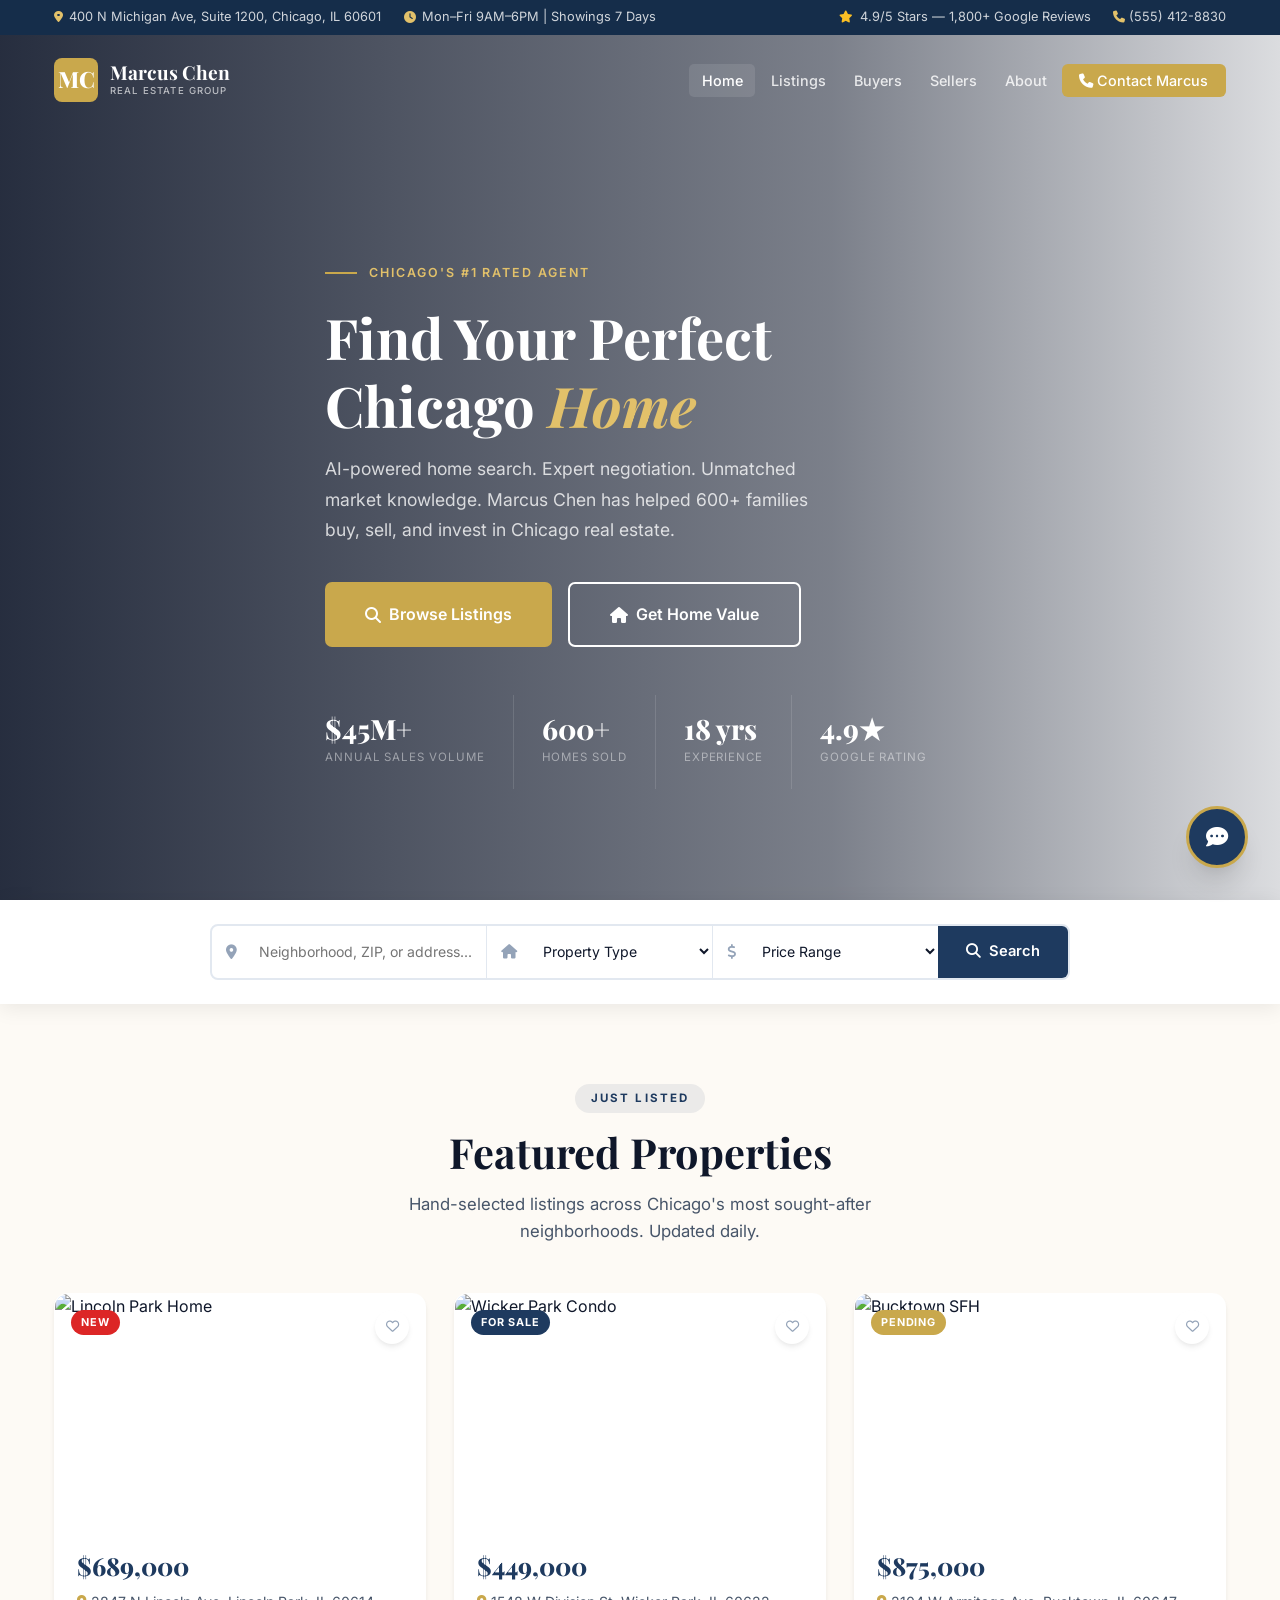
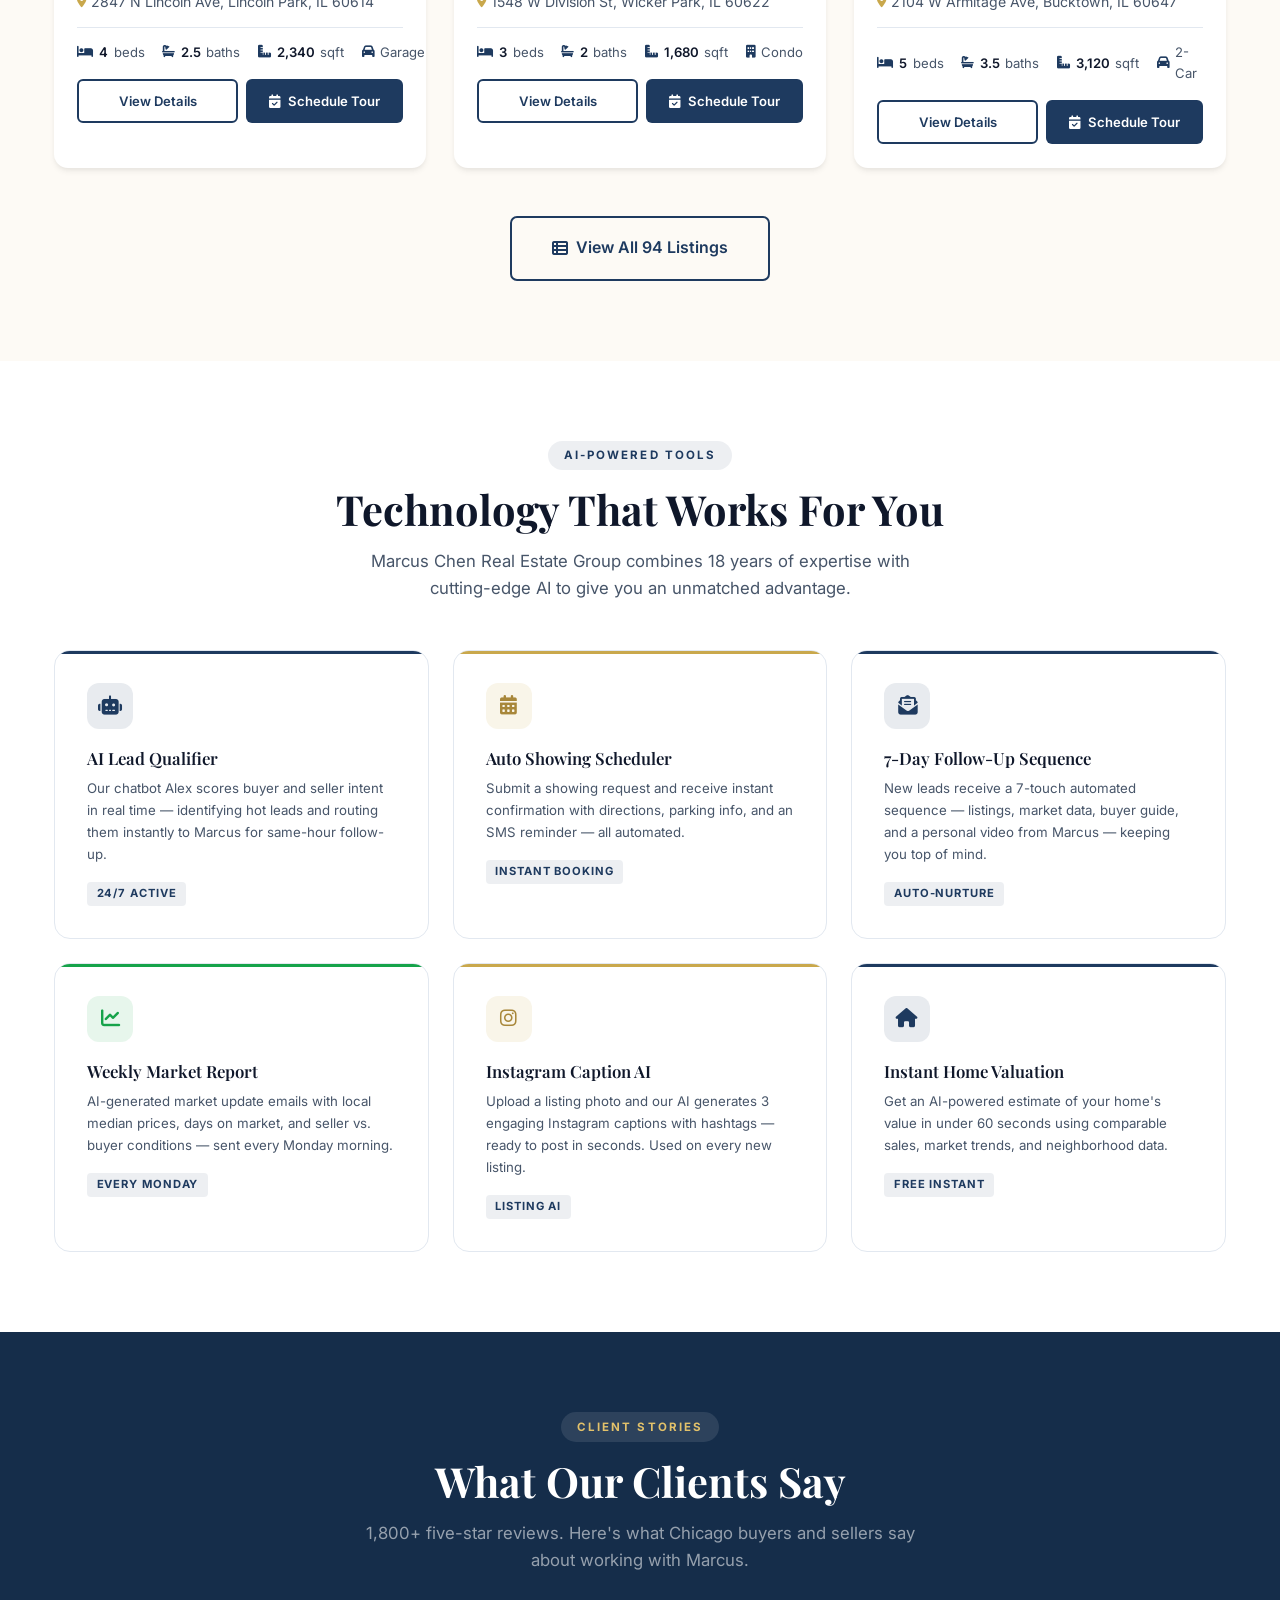
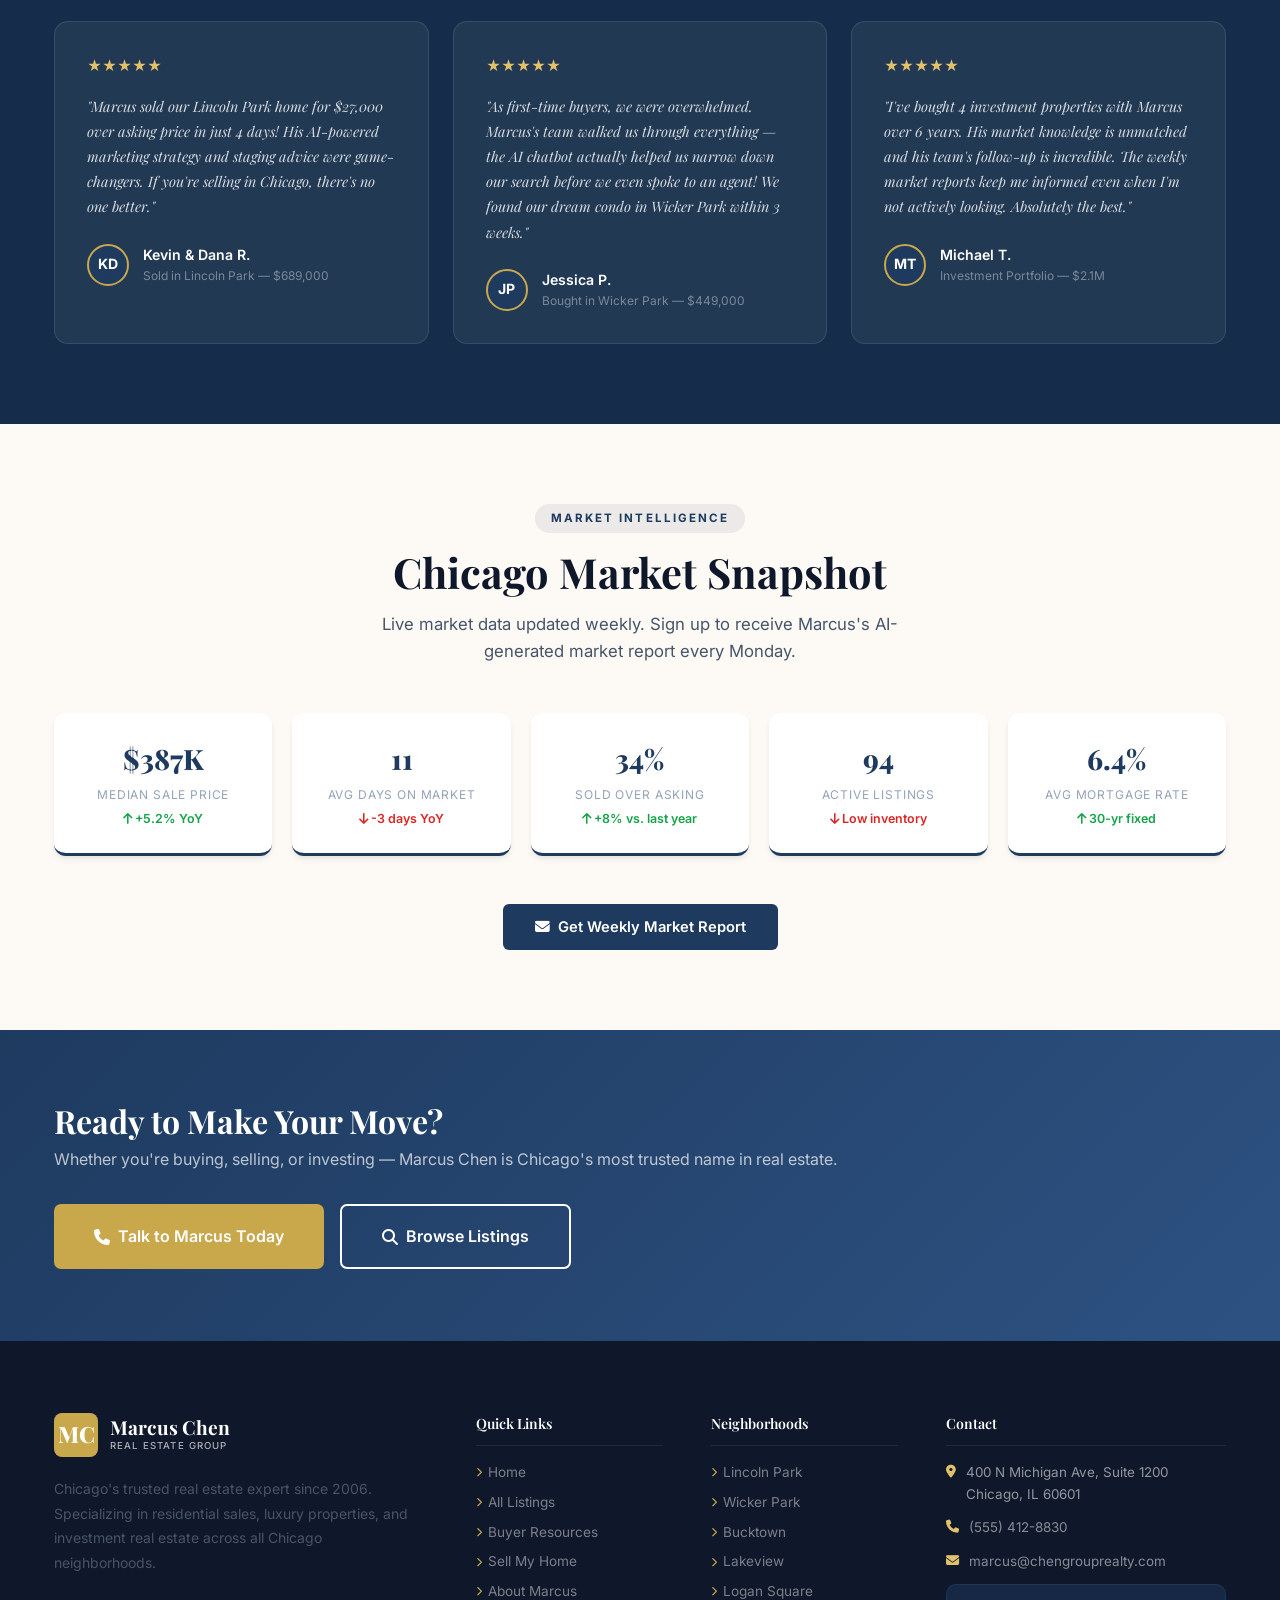
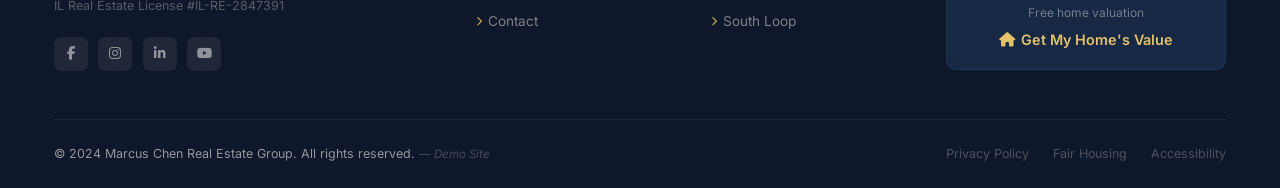
==== index.html @ 207c24f9 "Initial commit: Marcus Chen Real Estate Group demo site" ====
<!DOCTYPE html>
<html lang="en">
<head>
  <meta charset="UTF-8" />
  <meta name="viewport" content="width=device-width, initial-scale=1.0" />
  <title>Marcus Chen Real Estate Group | Chicago, IL | Buy, Sell, Invest</title>
  <meta name="description" content="Marcus Chen Real Estate Group — Chicago's top-rated real estate agent. $45M+ in annual sales, 600+ homes sold. AI-powered lead qualification and listing search. Call (555) 412-8830." />
  <link rel="stylesheet" href="css/style.css" />
  <link rel="stylesheet" href="https://cdnjs.cloudflare.com/ajax/libs/font-awesome/6.5.0/css/all.min.css" />
  <link rel="preconnect" href="https://fonts.googleapis.com" />
  <link rel="preconnect" href="https://fonts.gstatic.com" crossorigin />
</head>
<body>

  <div class="top-bar">
    <div class="container">
      <div class="top-bar-left">
        <div class="top-bar-item"><i class="fas fa-map-marker-alt"></i><span>400 N Michigan Ave, Suite 1200, Chicago, IL 60601</span></div>
        <div class="top-bar-item"><i class="fas fa-clock"></i><span>Mon–Fri 9AM–6PM | Showings 7 Days</span></div>
      </div>
      <div class="top-bar-right">
        <div class="top-bar-item"><i class="fas fa-star" style="color:#fbbf24"></i><span>4.9/5 Stars — 1,800+ Google Reviews</span></div>
        <div class="top-bar-item"><a href="tel:5554128830"><i class="fas fa-phone"></i> (555) 412-8830</a></div>
      </div>
    </div>
  </div>

  <nav class="navbar">
    <div class="container">
      <a href="index.html" class="nav-logo">
        <div class="logo-mark">MC</div>
        <div>
          <div class="logo-text-main">Marcus Chen</div>
          <span class="logo-text-sub">Real Estate Group</span>
        </div>
      </a>
      <ul class="nav-links">
        <li><a href="index.html" class="active">Home</a></li>
        <li><a href="listings.html">Listings</a></li>
        <li><a href="buyers.html">Buyers</a></li>
        <li><a href="sellers.html">Sellers</a></li>
        <li><a href="about.html">About</a></li>
        <li><a href="contact.html" class="nav-cta"><i class="fas fa-phone"></i> Contact Marcus</a></li>
      </ul>
      <button class="mobile-menu-btn" aria-label="Menu"><span></span><span></span><span></span></button>
    </div>
  </nav>

  <!-- HERO -->
  <section class="hero">
    <div class="hero-bg" style="background-image:url('https://images.unsplash.com/photo-1560518883-ce09059eeffa?auto=format&fit=crop&w=1920&q=80')"></div>
    <div class="hero-overlay"></div>
    <div class="container hero-content">
      <div class="hero-eyebrow">
        <div class="hero-eyebrow-line"></div>
        <span>Chicago's #1 Rated Agent</span>
      </div>
      <h1>Find Your Perfect<br>Chicago <em>Home</em></h1>
      <p class="hero-desc">AI-powered home search. Expert negotiation. Unmatched market knowledge. Marcus Chen has helped 600+ families buy, sell, and invest in Chicago real estate.</p>
      <div class="hero-buttons">
        <a href="listings.html" class="btn btn-gold btn-lg"><i class="fas fa-search"></i> Browse Listings</a>
        <a href="sellers.html" class="btn btn-outline btn-lg"><i class="fas fa-home"></i> Get Home Value</a>
      </div>
      <div class="hero-stats">
        <div class="hero-stat"><span class="stat-val">$45M+</span><span class="stat-label">Annual Sales Volume</span></div>
        <div class="hero-stat"><span class="stat-val">600+</span><span class="stat-label">Homes Sold</span></div>
        <div class="hero-stat"><span class="stat-val">18 yrs</span><span class="stat-label">Experience</span></div>
        <div class="hero-stat"><span class="stat-val">4.9★</span><span class="stat-label">Google Rating</span></div>
      </div>
    </div>
  </section>

  <!-- SEARCH BAR -->
  <div class="search-bar-section">
    <div class="container">
      <div class="search-bar">
        <div class="search-field">
          <i class="fas fa-map-marker-alt"></i>
          <input type="text" placeholder="Neighborhood, ZIP, or address..." />
        </div>
        <div class="search-field">
          <i class="fas fa-home"></i>
          <select>
            <option>Property Type</option>
            <option>Single Family</option>
            <option>Condo / Townhome</option>
            <option>Multi-Family</option>
            <option>Land</option>
          </select>
        </div>
        <div class="search-field">
          <i class="fas fa-dollar-sign"></i>
          <select>
            <option>Price Range</option>
            <option>Under $300K</option>
            <option>$300K–$500K</option>
            <option>$500K–$750K</option>
            <option>$750K–$1M</option>
            <option>$1M+</option>
          </select>
        </div>
        <a href="listings.html" class="btn btn-primary"><i class="fas fa-search"></i> Search</a>
      </div>
    </div>
  </div>

  <!-- FEATURED LISTINGS -->
  <section class="listings-section">
    <div class="container">
      <div class="text-center">
        <div class="section-label">Just Listed</div>
        <h2 class="section-title">Featured Properties</h2>
        <p class="section-subtitle">Hand-selected listings across Chicago's most sought-after neighborhoods. Updated daily.</p>
      </div>
      <div class="listings-grid">
        <div class="listing-card">
          <div class="listing-photo">
            <img src="https://images.unsplash.com/photo-1564013799919-ab600027ffc6?auto=format&fit=crop&w=600&q=80" alt="Lincoln Park Home" loading="lazy" />
            <span class="listing-badge badge-new">New</span>
            <button class="listing-save" title="Save"><i class="far fa-heart"></i></button>
          </div>
          <div class="listing-info">
            <div class="listing-price">$689,000</div>
            <div class="listing-address"><i class="fas fa-map-marker-alt"></i> 2847 N Lincoln Ave, Lincoln Park, IL 60614</div>
            <div class="listing-specs">
              <div class="spec"><i class="fas fa-bed"></i><strong>4</strong> beds</div>
              <div class="spec"><i class="fas fa-bath"></i><strong>2.5</strong> baths</div>
              <div class="spec"><i class="fas fa-ruler-combined"></i><strong>2,340</strong> sqft</div>
              <div class="spec"><i class="fas fa-car"></i> Garage</div>
            </div>
            <div class="listing-actions">
              <a href="listings.html" class="btn btn-outline-navy btn-sm">View Details</a>
              <button class="btn btn-primary btn-sm" onclick="openModal('showingModal')"><i class="fas fa-calendar-check"></i> Schedule Tour</button>
            </div>
          </div>
        </div>
        <div class="listing-card">
          <div class="listing-photo">
            <img src="https://images.unsplash.com/photo-1558618666-fcd25c85cd64?auto=format&fit=crop&w=600&q=80" alt="Wicker Park Condo" loading="lazy" />
            <span class="listing-badge badge-sale">For Sale</span>
            <button class="listing-save" title="Save"><i class="far fa-heart"></i></button>
          </div>
          <div class="listing-info">
            <div class="listing-price">$449,000</div>
            <div class="listing-address"><i class="fas fa-map-marker-alt"></i> 1548 W Division St, Wicker Park, IL 60622</div>
            <div class="listing-specs">
              <div class="spec"><i class="fas fa-bed"></i><strong>3</strong> beds</div>
              <div class="spec"><i class="fas fa-bath"></i><strong>2</strong> baths</div>
              <div class="spec"><i class="fas fa-ruler-combined"></i><strong>1,680</strong> sqft</div>
              <div class="spec"><i class="fas fa-building"></i> Condo</div>
            </div>
            <div class="listing-actions">
              <a href="listings.html" class="btn btn-outline-navy btn-sm">View Details</a>
              <button class="btn btn-primary btn-sm" onclick="openModal('showingModal')"><i class="fas fa-calendar-check"></i> Schedule Tour</button>
            </div>
          </div>
        </div>
        <div class="listing-card">
          <div class="listing-photo">
            <img src="https://images.unsplash.com/photo-1600596542815-ffad4c1539a9?auto=format&fit=crop&w=600&q=80" alt="Bucktown SFH" loading="lazy" />
            <span class="listing-badge badge-pending">Pending</span>
            <button class="listing-save" title="Save"><i class="far fa-heart"></i></button>
          </div>
          <div class="listing-info">
            <div class="listing-price">$875,000</div>
            <div class="listing-address"><i class="fas fa-map-marker-alt"></i> 2104 W Armitage Ave, Bucktown, IL 60647</div>
            <div class="listing-specs">
              <div class="spec"><i class="fas fa-bed"></i><strong>5</strong> beds</div>
              <div class="spec"><i class="fas fa-bath"></i><strong>3.5</strong> baths</div>
              <div class="spec"><i class="fas fa-ruler-combined"></i><strong>3,120</strong> sqft</div>
              <div class="spec"><i class="fas fa-car"></i> 2-Car</div>
            </div>
            <div class="listing-actions">
              <a href="listings.html" class="btn btn-outline-navy btn-sm">View Details</a>
              <button class="btn btn-primary btn-sm" onclick="openModal('showingModal')"><i class="fas fa-calendar-check"></i> Schedule Tour</button>
            </div>
          </div>
        </div>
      </div>
      <div class="text-center" style="margin-top:3rem;">
        <a href="listings.html" class="btn btn-outline-navy btn-lg"><i class="fas fa-th-list"></i> View All 94 Listings</a>
      </div>
    </div>
  </section>

  <!-- AI FEATURES -->
  <section class="ai-features-section">
    <div class="container">
      <div class="text-center">
        <div class="section-label">AI-Powered Tools</div>
        <h2 class="section-title">Technology That Works For You</h2>
        <p class="section-subtitle">Marcus Chen Real Estate Group combines 18 years of expertise with cutting-edge AI to give you an unmatched advantage.</p>
      </div>
      <div class="ai-grid">
        <div class="ai-card">
          <div class="ai-card-accent navy"></div>
          <div class="ai-card-icon icon-navy"><i class="fas fa-robot"></i></div>
          <h4>AI Lead Qualifier</h4>
          <p>Our chatbot Alex scores buyer and seller intent in real time — identifying hot leads and routing them instantly to Marcus for same-hour follow-up.</p>
          <span class="service-tag">24/7 Active</span>
        </div>
        <div class="ai-card">
          <div class="ai-card-accent gold"></div>
          <div class="ai-card-icon icon-gold"><i class="fas fa-calendar-alt"></i></div>
          <h4>Auto Showing Scheduler</h4>
          <p>Submit a showing request and receive instant confirmation with directions, parking info, and an SMS reminder — all automated.</p>
          <span class="service-tag">Instant Booking</span>
        </div>
        <div class="ai-card">
          <div class="ai-card-accent navy"></div>
          <div class="ai-card-icon icon-navy"><i class="fas fa-envelope-open-text"></i></div>
          <h4>7-Day Follow-Up Sequence</h4>
          <p>New leads receive a 7-touch automated sequence — listings, market data, buyer guide, and a personal video from Marcus — keeping you top of mind.</p>
          <span class="service-tag">Auto-Nurture</span>
        </div>
        <div class="ai-card">
          <div class="ai-card-accent green"></div>
          <div class="ai-card-icon icon-green"><i class="fas fa-chart-line"></i></div>
          <h4>Weekly Market Report</h4>
          <p>AI-generated market update emails with local median prices, days on market, and seller vs. buyer conditions — sent every Monday morning.</p>
          <span class="service-tag">Every Monday</span>
        </div>
        <div class="ai-card">
          <div class="ai-card-accent gold"></div>
          <div class="ai-card-icon icon-gold"><i class="fab fa-instagram"></i></div>
          <h4>Instagram Caption AI</h4>
          <p>Upload a listing photo and our AI generates 3 engaging Instagram captions with hashtags — ready to post in seconds. Used on every new listing.</p>
          <span class="service-tag">Listing AI</span>
        </div>
        <div class="ai-card">
          <div class="ai-card-accent navy"></div>
          <div class="ai-card-icon icon-navy"><i class="fas fa-home"></i></div>
          <h4>Instant Home Valuation</h4>
          <p>Get an AI-powered estimate of your home's value in under 60 seconds using comparable sales, market trends, and neighborhood data.</p>
          <span class="service-tag">Free Instant</span>
        </div>
      </div>
    </div>
  </section>

  <!-- TESTIMONIALS -->
  <section class="testimonials-section">
    <div class="container">
      <div class="text-center">
        <div class="section-label">Client Stories</div>
        <h2 class="section-title">What Our Clients Say</h2>
        <p class="section-subtitle" style="color:rgba(255,255,255,0.55);">1,800+ five-star reviews. Here's what Chicago buyers and sellers say about working with Marcus.</p>
      </div>
      <div class="testimonials-grid">
        <div class="testimonial-card">
          <div class="testimonial-stars">★★★★★</div>
          <p class="testimonial-text">"Marcus sold our Lincoln Park home for $27,000 over asking price in just 4 days! His AI-powered marketing strategy and staging advice were game-changers. If you're selling in Chicago, there's no one better."</p>
          <div class="testimonial-author">
            <div class="testimonial-avatar">KD</div>
            <div><div class="testimonial-name">Kevin & Dana R.</div><div class="testimonial-detail">Sold in Lincoln Park — $689,000</div></div>
          </div>
        </div>
        <div class="testimonial-card">
          <div class="testimonial-stars">★★★★★</div>
          <p class="testimonial-text">"As first-time buyers, we were overwhelmed. Marcus's team walked us through everything — the AI chatbot actually helped us narrow down our search before we even spoke to an agent! We found our dream condo in Wicker Park within 3 weeks."</p>
          <div class="testimonial-author">
            <div class="testimonial-avatar">JP</div>
            <div><div class="testimonial-name">Jessica P.</div><div class="testimonial-detail">Bought in Wicker Park — $449,000</div></div>
          </div>
        </div>
        <div class="testimonial-card">
          <div class="testimonial-stars">★★★★★</div>
          <p class="testimonial-text">"I've bought 4 investment properties with Marcus over 6 years. His market knowledge is unmatched and his team's follow-up is incredible. The weekly market reports keep me informed even when I'm not actively looking. Absolutely the best."</p>
          <div class="testimonial-author">
            <div class="testimonial-avatar">MT</div>
            <div><div class="testimonial-name">Michael T.</div><div class="testimonial-detail">Investment Portfolio — $2.1M</div></div>
          </div>
        </div>
      </div>
    </div>
  </section>

  <!-- MARKET UPDATE PREVIEW -->
  <section class="market-section">
    <div class="container">
      <div class="text-center">
        <div class="section-label">Market Intelligence</div>
        <h2 class="section-title">Chicago Market Snapshot</h2>
        <p class="section-subtitle">Live market data updated weekly. Sign up to receive Marcus's AI-generated market report every Monday.</p>
      </div>
      <div class="market-grid">
        <div class="market-stat-card"><div class="mval">$387K</div><div class="mlabel">Median Sale Price</div><div class="mchange change-up"><i class="fas fa-arrow-up"></i> +5.2% YoY</div></div>
        <div class="market-stat-card"><div class="mval">11</div><div class="mlabel">Avg Days on Market</div><div class="mchange change-down"><i class="fas fa-arrow-down"></i> -3 days YoY</div></div>
        <div class="market-stat-card"><div class="mval">34%</div><div class="mlabel">Sold Over Asking</div><div class="mchange change-up"><i class="fas fa-arrow-up"></i> +8% vs. last year</div></div>
        <div class="market-stat-card"><div class="mval">94</div><div class="mlabel">Active Listings</div><div class="mchange change-down"><i class="fas fa-arrow-down"></i> Low inventory</div></div>
        <div class="market-stat-card"><div class="mval">6.4%</div><div class="mlabel">Avg Mortgage Rate</div><div class="mchange change-up"><i class="fas fa-arrow-up"></i> 30-yr fixed</div></div>
      </div>
      <div class="text-center" style="margin-top:2rem;">
        <button class="btn btn-primary" onclick="openModal('marketModal')"><i class="fas fa-envelope"></i> Get Weekly Market Report</button>
      </div>
    </div>
  </section>

  <!-- CTA BAND -->
  <section class="cta-band">
    <div class="container">
      <div>
        <h2>Ready to Make Your Move?</h2>
        <p>Whether you're buying, selling, or investing — Marcus Chen is Chicago's most trusted name in real estate.</p>
      </div>
      <div style="display:flex;gap:1rem;flex-wrap:wrap;">
        <a href="contact.html" class="btn btn-gold btn-lg"><i class="fas fa-phone"></i> Talk to Marcus Today</a>
        <a href="listings.html" class="btn btn-outline btn-lg"><i class="fas fa-search"></i> Browse Listings</a>
      </div>
    </div>
  </section>

  <!-- FOOTER -->
  <footer class="footer">
    <div class="container">
      <div class="footer-grid">
        <div class="footer-brand">
          <a href="index.html" class="nav-logo">
            <div class="logo-mark">MC</div>
            <div><div class="logo-text-main">Marcus Chen</div><span class="logo-text-sub">Real Estate Group</span></div>
          </a>
          <p>Chicago's trusted real estate expert since 2006. Specializing in residential sales, luxury properties, and investment real estate across all Chicago neighborhoods.</p>
          <p style="font-size:0.78rem;color:rgba(255,255,255,0.3);">IL Real Estate License #IL-RE-2847391</p>
          <div class="footer-social">
            <a href="#" class="social-link"><i class="fab fa-facebook-f"></i></a>
            <a href="#" class="social-link"><i class="fab fa-instagram"></i></a>
            <a href="#" class="social-link"><i class="fab fa-linkedin-in"></i></a>
            <a href="#" class="social-link"><i class="fab fa-youtube"></i></a>
          </div>
        </div>
        <div class="footer-col">
          <h4>Quick Links</h4>
          <ul class="footer-links">
            <li><a href="index.html"><i class="fas fa-chevron-right"></i> Home</a></li>
            <li><a href="listings.html"><i class="fas fa-chevron-right"></i> All Listings</a></li>
            <li><a href="buyers.html"><i class="fas fa-chevron-right"></i> Buyer Resources</a></li>
            <li><a href="sellers.html"><i class="fas fa-chevron-right"></i> Sell My Home</a></li>
            <li><a href="about.html"><i class="fas fa-chevron-right"></i> About Marcus</a></li>
            <li><a href="contact.html"><i class="fas fa-chevron-right"></i> Contact</a></li>
          </ul>
        </div>
        <div class="footer-col">
          <h4>Neighborhoods</h4>
          <ul class="footer-links">
            <li><a href="listings.html"><i class="fas fa-chevron-right"></i> Lincoln Park</a></li>
            <li><a href="listings.html"><i class="fas fa-chevron-right"></i> Wicker Park</a></li>
            <li><a href="listings.html"><i class="fas fa-chevron-right"></i> Bucktown</a></li>
            <li><a href="listings.html"><i class="fas fa-chevron-right"></i> Lakeview</a></li>
            <li><a href="listings.html"><i class="fas fa-chevron-right"></i> Logan Square</a></li>
            <li><a href="listings.html"><i class="fas fa-chevron-right"></i> South Loop</a></li>
          </ul>
        </div>
        <div class="footer-col">
          <h4>Contact</h4>
          <div class="footer-contact-item"><i class="fas fa-map-marker-alt"></i><span>400 N Michigan Ave, Suite 1200<br>Chicago, IL 60601</span></div>
          <div class="footer-contact-item"><i class="fas fa-phone"></i><a href="tel:5554128830">(555) 412-8830</a></div>
          <div class="footer-contact-item"><i class="fas fa-envelope"></i><a href="mailto:marcus@chengrouprealty.com">marcus@chengrouprealty.com</a></div>
          <div class="footer-cta-box">
            <p>Free home valuation</p>
            <a href="sellers.html"><i class="fas fa-home"></i> Get My Home's Value</a>
          </div>
        </div>
      </div>
      <div class="footer-bottom">
        <span>© 2024 Marcus Chen Real Estate Group. All rights reserved. <em style="font-size:0.72rem;opacity:0.4">— Demo Site</em></span>
        <div class="footer-bottom-links">
          <a href="#">Privacy Policy</a>
          <a href="#">Fair Housing</a>
          <a href="#">Accessibility</a>
        </div>
      </div>
    </div>
  </footer>

  <!-- CHATBOT -->
  <button class="chatbot-toggle" aria-label="Talk to Alex AI"><i class="fas fa-comment-dots"></i></button>
  <div class="chatbot-window">
    <div class="chatbot-header">
      <div class="chatbot-avatar">MC</div>
      <div class="chatbot-header-info">
        <h4>Alex — AI Lead Qualifier</h4>
        <p><span class="online-dot"></span>Marcus Chen Real Estate</p>
      </div>
      <div class="lead-score-indicator">New Lead</div>
      <button class="chatbot-close"><i class="fas fa-times"></i></button>
    </div>
    <div class="chatbot-messages"></div>
    <div class="chatbot-quick-replies"></div>
    <div class="chatbot-input-area">
      <input class="chatbot-input" type="text" placeholder="Buy, sell, or invest in Chicago..." />
      <button class="chatbot-send"><i class="fas fa-paper-plane"></i></button>
    </div>
  </div>

  <!-- SHOWING MODAL -->
  <div class="modal-overlay" id="showingModal">
    <div class="modal-card">
      <div class="modal-icon success"><i class="fas fa-calendar-check"></i></div>
      <h3>Showing Request Confirmed!</h3>
      <p>Marcus's team will confirm your showing within 30 minutes and send directions + parking info.</p>
      <div class="modal-box">
        <h4>Showing Details</h4>
        <div class="conf-row"><i class="fas fa-home"></i><span id="conf-showing-addr">Property Address</span></div>
        <div class="conf-row"><i class="fas fa-calendar"></i><span id="conf-showing-date">Selected Date</span></div>
        <div class="conf-row"><i class="fas fa-clock"></i><span id="conf-showing-time">Selected Time</span></div>
      </div>
      <div class="sms-preview">
        <i class="fas fa-mobile-alt"></i>
        <span><strong>Marcus Chen RE:</strong> Showing confirmed! We'll meet you at the property. Marcus's cell: (555) 412-8830 if anything changes. See you soon!</span>
      </div>
      <button class="btn btn-primary" style="width:100%;justify-content:center;" onclick="closeModal('showingModal')">Great, See You There!</button>
    </div>
  </div>

  <!-- MARKET MODAL -->
  <div class="modal-overlay" id="marketModal">
    <div class="modal-card">
      <div class="modal-icon gold"><i class="fas fa-chart-line"></i></div>
      <h3>Get the Weekly Market Report</h3>
      <p>Every Monday morning, receive Marcus's AI-generated Chicago market update with median prices, days on market, and neighborhood breakdowns.</p>
      <div class="form-group" style="text-align:left;">
        <label class="form-label">Your Email</label>
        <input class="form-input" type="email" placeholder="your@email.com" />
      </div>
      <div class="form-group" style="text-align:left;">
        <label class="form-label">Neighborhood of Interest</label>
        <select class="form-select">
          <option>All of Chicago</option>
          <option>Lincoln Park</option>
          <option>Wicker Park</option>
          <option>Bucktown</option>
          <option>Lakeview</option>
          <option>Logan Square</option>
        </select>
      </div>
      <button class="btn btn-primary" style="width:100%;justify-content:center;margin-bottom:0.75rem;" onclick="closeModal('marketModal')"><i class="fas fa-envelope"></i> Subscribe — It's Free</button>
      <button class="btn btn-outline-navy" style="width:100%;justify-content:center;" onclick="closeModal('marketModal')">No thanks</button>
    </div>
  </div>

  <!-- SHOWING FORM (quick) -->
  <div style="display:none">
    <form id="showingForm">
      <input id="showing-address" value="2847 N Lincoln Ave, Lincoln Park" />
      <input id="showing-date" type="date" />
      <input id="showing-time" value="2:00 PM" />
    </form>
  </div>

  <script src="js/main.js"></script>
</body>
</html>
---- css/style.css ----
@import url('https://fonts.googleapis.com/css2?family=Playfair+Display:wght@400;600;700;800&family=Inter:wght@300;400;500;600;700&display=swap');

:root {
  --navy: #1e3a5f;
  --navy-dark: #152d4a;
  --navy-light: #2d5282;
  --gold: #c9a84c;
  --gold-light: #e2c16a;
  --gold-dark: #a8873a;
  --green: #16a34a;
  --red: #dc2626;
  --cream: #fdfaf5;
  --cream-dark: #f5f0e8;
  --white: #ffffff;
  --dark: #0f172a;
  --gray-800: #1e293b;
  --gray-700: #334155;
  --gray-600: #475569;
  --gray-400: #94a3b8;
  --gray-200: #e2e8f0;
  --gray-100: #f8fafc;
  --shadow: 0 4px 6px -1px rgba(0,0,0,0.07), 0 2px 4px -1px rgba(0,0,0,0.04);
  --shadow-lg: 0 10px 15px -3px rgba(0,0,0,0.08), 0 4px 6px -2px rgba(0,0,0,0.04);
  --shadow-xl: 0 20px 25px -5px rgba(0,0,0,0.1), 0 10px 10px -5px rgba(0,0,0,0.04);
}

* { margin: 0; padding: 0; box-sizing: border-box; }
html { scroll-behavior: smooth; }
body { font-family: 'Inter', sans-serif; color: var(--dark); line-height: 1.6; background: var(--white); }
h1,h2,h3 { font-family: 'Playfair Display', serif; font-weight: 700; line-height: 1.2; }
h4,h5 { font-weight: 600; }
h1 { font-size: clamp(2.1rem, 5vw, 3.5rem); }
h2 { font-size: clamp(1.75rem, 4vw, 2.6rem); }
h3 { font-size: clamp(1.2rem, 3vw, 1.65rem); }
p { color: var(--gray-600); }
a { text-decoration: none; color: inherit; }
.text-center { text-align: center; }
.container { max-width: 1220px; margin: 0 auto; padding: 0 1.5rem; }
section { padding: 5rem 0; }

.section-label {
  display: inline-block;
  background: rgba(30,58,95,0.08);
  color: var(--navy);
  font-size: 0.72rem; font-weight: 700;
  letter-spacing: 0.18em; text-transform: uppercase;
  padding: 0.35rem 1rem; border-radius: 999px; margin-bottom: 0.875rem;
}
.section-title { margin-bottom: 0.875rem; color: var(--dark); }
.section-subtitle { font-size: 1.05rem; color: var(--gray-600); max-width: 580px; margin: 0 auto 3rem; }

/* ===== BUTTONS ===== */
.btn {
  display: inline-flex; align-items: center; gap: 0.5rem;
  padding: 0.875rem 2rem; border-radius: 6px;
  font-weight: 600; font-size: 0.92rem; cursor: pointer;
  transition: all 0.25s ease; border: none; font-family: 'Inter', sans-serif;
}
.btn-primary { background: var(--navy); color: white; }
.btn-primary:hover { background: var(--navy-dark); transform: translateY(-2px); box-shadow: var(--shadow-lg); }
.btn-gold { background: var(--gold); color: white; }
.btn-gold:hover { background: var(--gold-dark); transform: translateY(-2px); box-shadow: var(--shadow-lg); }
.btn-outline { background: transparent; color: white; border: 2px solid white; }
.btn-outline:hover { background: white; color: var(--navy); }
.btn-outline-navy { background: transparent; color: var(--navy); border: 2px solid var(--navy); }
.btn-outline-navy:hover { background: var(--navy); color: white; }
.btn-green { background: var(--green); color: white; }
.btn-green:hover { background: #15803d; transform: translateY(-2px); }
.btn-lg { padding: 1.1rem 2.5rem; font-size: 1rem; border-radius: 7px; }
.btn-sm { padding: 0.5rem 1.2rem; font-size: 0.82rem; }

/* ===== TOP BAR ===== */
.top-bar {
  position: fixed; top: 0; width: 100%; z-index: 1001;
  background: var(--navy-dark); padding: 0.45rem 0;
  font-size: 0.8rem; color: rgba(255,255,255,0.8);
}
.top-bar .container { display: flex; justify-content: space-between; align-items: center; flex-wrap: wrap; gap: 0.4rem; }
.top-bar-left, .top-bar-right { display: flex; align-items: center; gap: 1.4rem; }
.top-bar-item { display: flex; align-items: center; gap: 0.4rem; }
.top-bar-item i { color: var(--gold-light); font-size: 0.75rem; }
.top-bar a { color: rgba(255,255,255,0.8); transition: color 0.2s; }
.top-bar a:hover { color: var(--gold-light); }

/* ===== NAVBAR ===== */
.navbar {
  position: fixed; top: 36px; width: 100%; z-index: 1000;
  transition: all 0.3s ease; background: transparent; padding: 1.4rem 0;
}
.navbar.scrolled { background: var(--navy-dark); padding: 0.875rem 0; box-shadow: 0 4px 20px rgba(0,0,0,0.25); }
.navbar .container { display: flex; align-items: center; justify-content: space-between; }

.nav-logo { display: flex; align-items: center; gap: 0.75rem; color: white; }
.logo-mark {
  width: 44px; height: 44px; background: var(--gold);
  border-radius: 8px; display: flex; align-items: center; justify-content: center;
  font-size: 1.4rem; font-family: 'Playfair Display', serif; font-weight: 800; color: white;
}
.logo-text-main { font-family: 'Playfair Display', serif; font-size: 1.2rem; font-weight: 700; line-height: 1.1; }
.logo-text-sub { display: block; font-family: 'Inter', sans-serif; font-size: 0.6rem; font-weight: 500; opacity: 0.65; letter-spacing: 0.12em; text-transform: uppercase; }

.nav-links { display: flex; align-items: center; gap: 0.15rem; list-style: none; }
.nav-links a { color: rgba(255,255,255,0.82); padding: 0.5rem 0.8rem; border-radius: 5px; font-weight: 500; font-size: 0.9rem; transition: all 0.2s; }
.nav-links a:hover, .nav-links a.active { color: white; background: rgba(255,255,255,0.1); }
.nav-cta { background: var(--gold) !important; color: white !important; border-radius: 6px !important; padding: 0.5rem 1.1rem !important; }
.nav-cta:hover { background: var(--gold-dark) !important; }

.mobile-menu-btn { display: none; flex-direction: column; gap: 5px; cursor: pointer; padding: 0.5rem; }
.mobile-menu-btn span { display: block; width: 24px; height: 2px; background: white; transition: all 0.3s; }

/* ===== HERO ===== */
.hero { position: relative; min-height: 100vh; display: flex; align-items: center; overflow: hidden; }
.hero-bg { position: absolute; inset: 0; background-size: cover; background-position: center; }
.hero-overlay { position: absolute; inset: 0; background: linear-gradient(to right, rgba(15,23,42,0.9) 0%, rgba(15,23,42,0.55) 65%, rgba(15,23,42,0.15) 100%); }
.hero-content { position: relative; z-index: 2; padding-top: 9.5rem; max-width: 680px; }

.hero-eyebrow { display: flex; align-items: center; gap: 0.75rem; margin-bottom: 1.25rem; }
.hero-eyebrow-line { width: 32px; height: 2px; background: var(--gold); }
.hero-eyebrow span { font-size: 0.78rem; font-weight: 600; color: var(--gold-light); letter-spacing: 0.15em; text-transform: uppercase; }

.hero h1 { color: white; margin-bottom: 1rem; }
.hero h1 em { color: var(--gold-light); font-style: italic; }
.hero .hero-desc { color: rgba(255,255,255,0.78); font-size: 1.1rem; max-width: 520px; margin-bottom: 2.25rem; line-height: 1.75; }
.hero-buttons { display: flex; flex-wrap: wrap; gap: 1rem; margin-bottom: 3rem; }

.hero-stats { display: flex; flex-wrap: wrap; gap: 0; }
.hero-stat { padding: 1.25rem 1.75rem; border-left: 1px solid rgba(255,255,255,0.12); }
.hero-stat:first-child { padding-left: 0; border-left: none; }
.hero-stat .stat-val { display: block; font-size: 1.75rem; font-weight: 800; color: white; font-family: 'Playfair Display', serif; line-height: 1; }
.hero-stat .stat-label { font-size: 0.72rem; color: rgba(255,255,255,0.45); text-transform: uppercase; letter-spacing: 0.08em; margin-top: 0.2rem; }

/* ===== SEARCH BAR ===== */
.search-bar-section { background: white; padding: 1.5rem 0; box-shadow: 0 4px 20px rgba(0,0,0,0.08); position: relative; z-index: 10; }
.search-bar { display: flex; gap: 0; border: 2px solid var(--gray-200); border-radius: 8px; overflow: hidden; max-width: 860px; margin: 0 auto; }
.search-field { flex: 1; display: flex; align-items: center; border-right: 1px solid var(--gray-200); }
.search-field:last-of-type { border-right: none; }
.search-field i { padding: 0 0.875rem; color: var(--gray-400); font-size: 0.9rem; }
.search-field select, .search-field input { flex: 1; padding: 0.875rem 0.5rem; border: none; outline: none; font-family: 'Inter', sans-serif; font-size: 0.88rem; color: var(--dark); background: transparent; }
.search-bar .btn { border-radius: 0; padding: 0.875rem 1.75rem; }

/* ===== LISTINGS ===== */
.listings-section { background: var(--cream); }
.listings-grid { display: grid; grid-template-columns: repeat(auto-fit, minmax(340px, 1fr)); gap: 1.75rem; }
.listing-card {
  background: white; border-radius: 14px; overflow: hidden;
  box-shadow: var(--shadow); transition: all 0.35s ease; border: 1px solid transparent;
}
.listing-card:hover { transform: translateY(-6px); box-shadow: var(--shadow-xl); border-color: var(--gold); }
.listing-photo { height: 230px; position: relative; overflow: hidden; }
.listing-photo img { width: 100%; height: 100%; object-fit: cover; transition: transform 0.45s; }
.listing-card:hover .listing-photo img { transform: scale(1.07); }
.listing-badge {
  position: absolute; top: 1rem; left: 1rem;
  font-size: 0.68rem; font-weight: 700; padding: 0.25rem 0.65rem;
  border-radius: 999px; text-transform: uppercase; letter-spacing: 0.07em;
}
.badge-sale { background: var(--navy); color: white; }
.badge-pending { background: var(--gold); color: white; }
.badge-sold { background: var(--green); color: white; }
.badge-new { background: var(--red); color: white; }
.listing-save { position: absolute; top: 1rem; right: 1rem; width: 34px; height: 34px; background: white; border-radius: 50%; display: flex; align-items: center; justify-content: center; cursor: pointer; box-shadow: var(--shadow); transition: all 0.2s; border: none; color: var(--gray-400); }
.listing-save:hover { color: var(--red); }
.listing-info { padding: 1.4rem; }
.listing-price { font-size: 1.55rem; font-weight: 800; color: var(--navy); font-family: 'Playfair Display', serif; margin-bottom: 0.3rem; }
.listing-address { font-size: 0.88rem; color: var(--gray-600); margin-bottom: 0.875rem; display: flex; align-items: center; gap: 0.3rem; }
.listing-address i { color: var(--gold); font-size: 0.78rem; }
.listing-specs { display: flex; gap: 1.1rem; padding-top: 0.875rem; border-top: 1px solid var(--gray-200); }
.spec { display: flex; align-items: center; gap: 0.35rem; font-size: 0.82rem; color: var(--gray-600); }
.spec i { color: var(--navy); font-size: 0.8rem; }
.spec strong { color: var(--dark); font-weight: 600; }
.listing-actions { display: flex; gap: 0.5rem; margin-top: 1rem; }
.listing-actions .btn { flex: 1; justify-content: center; font-size: 0.82rem; padding: 0.6rem 0.875rem; }

/* ===== SERVICES ===== */
.services-section { background: white; }
.services-grid { display: grid; grid-template-columns: repeat(auto-fit, minmax(270px, 1fr)); gap: 1.5rem; }
.service-card {
  border-radius: 16px; padding: 2.25rem 1.75rem;
  border: 1.5px solid var(--gray-200); transition: all 0.3s ease;
  position: relative; overflow: hidden;
}
.service-card::before { content: ''; position: absolute; bottom: 0; left: 0; right: 0; height: 3px; background: var(--navy); transform: scaleX(0); transition: transform 0.3s; }
.service-card:hover { border-color: var(--navy); box-shadow: var(--shadow-xl); transform: translateY(-4px); }
.service-card:hover::before { transform: scaleX(1); }
.service-icon { width: 54px; height: 54px; border-radius: 14px; display: flex; align-items: center; justify-content: center; font-size: 1.4rem; margin-bottom: 1.25rem; }
.icon-navy { background: rgba(30,58,95,0.1); color: var(--navy); }
.icon-gold { background: rgba(201,168,76,0.12); color: var(--gold-dark); }
.icon-green { background: rgba(22,163,74,0.1); color: var(--green); }
.service-card h3 { font-size: 1.15rem; margin-bottom: 0.6rem; }
.service-card p { font-size: 0.875rem; line-height: 1.7; }
.service-tag { display: inline-block; margin-top: 1rem; font-size: 0.7rem; font-weight: 700; letter-spacing: 0.08em; text-transform: uppercase; color: var(--navy); background: rgba(30,58,95,0.08); padding: 0.2rem 0.6rem; border-radius: 4px; }

/* ===== TESTIMONIALS ===== */
.testimonials-section { background: var(--navy-dark); }
.testimonials-section .section-label { background: rgba(255,255,255,0.1); color: var(--gold-light); }
.testimonials-section .section-title { color: white; }
.testimonials-section .section-subtitle { color: rgba(255,255,255,0.55); }
.testimonials-grid { display: grid; grid-template-columns: repeat(auto-fit, minmax(290px, 1fr)); gap: 1.5rem; }
.testimonial-card { background: rgba(255,255,255,0.06); border: 1px solid rgba(255,255,255,0.1); border-radius: 14px; padding: 2rem; }
.testimonial-stars { color: var(--gold-light); margin-bottom: 1rem; font-size: 0.9rem; }
.testimonial-text { color: rgba(255,255,255,0.82); font-size: 0.9rem; font-style: italic; line-height: 1.75; margin-bottom: 1.5rem; font-family: 'Playfair Display', serif; }
.testimonial-author { display: flex; align-items: center; gap: 0.875rem; }
.testimonial-avatar { width: 42px; height: 42px; border-radius: 50%; background: var(--navy); border: 2px solid var(--gold); display: flex; align-items: center; justify-content: center; font-weight: 700; color: white; font-size: 0.88rem; flex-shrink: 0; }
.testimonial-name { font-weight: 600; color: white; font-size: 0.88rem; }
.testimonial-detail { font-size: 0.75rem; color: rgba(255,255,255,0.4); }

/* ===== CTA BAND ===== */
.cta-band { background: linear-gradient(135deg, var(--navy) 0%, var(--navy-light) 100%); padding: 4.5rem 0; }
.cta-band .container { display: flex; align-items: center; justify-content: space-between; flex-wrap: wrap; gap: 2rem; }
.cta-band h2 { color: white; font-size: 2rem; }
.cta-band p { color: rgba(255,255,255,0.7); margin-top: 0.4rem; }

/* ===== PAGE HERO ===== */
.page-hero { padding: 10.5rem 0 4.5rem; background: var(--navy-dark); position: relative; overflow: hidden; }
.page-hero-bg { position: absolute; inset: 0; background-size: cover; background-position: center; }
.page-hero-overlay { position: absolute; inset: 0; background: rgba(15,23,42,0.78); }
.page-hero .container { position: relative; z-index: 1; }
.page-hero h1 { color: white; margin-bottom: 0.875rem; }
.page-hero p { color: rgba(255,255,255,0.7); font-size: 1.05rem; max-width: 560px; }
.breadcrumb { display: flex; align-items: center; gap: 0.5rem; margin-bottom: 0.875rem; font-size: 0.82rem; }
.breadcrumb a { color: rgba(255,255,255,0.4); transition: color 0.2s; }
.breadcrumb a:hover { color: white; }
.breadcrumb .sep { color: rgba(255,255,255,0.2); }
.breadcrumb .current { color: var(--gold-light); font-weight: 500; }

/* ===== LISTINGS PAGE ===== */
.listings-page-section { background: var(--cream); }
.listings-filter { background: white; border-radius: 12px; padding: 1.5rem; margin-bottom: 2.5rem; box-shadow: var(--shadow); display: flex; flex-wrap: wrap; gap: 1rem; align-items: flex-end; }
.filter-group { display: flex; flex-direction: column; gap: 0.4rem; flex: 1; min-width: 150px; }
.filter-label { font-size: 0.75rem; font-weight: 600; color: var(--gray-600); text-transform: uppercase; letter-spacing: 0.06em; }
.filter-select { padding: 0.65rem 0.875rem; border: 1.5px solid var(--gray-200); border-radius: 7px; font-family: 'Inter', sans-serif; font-size: 0.88rem; color: var(--dark); outline: none; transition: border-color 0.2s; }
.filter-select:focus { border-color: var(--navy); }
.listings-count { color: var(--gray-600); font-size: 0.9rem; margin-bottom: 1.25rem; }
.listings-count strong { color: var(--navy); }

/* ===== BUYERS / SELLERS PAGES ===== */
.resource-section { background: white; }
.resource-grid { display: grid; grid-template-columns: 1fr 1fr; gap: 4rem; align-items: start; }
.resource-steps { display: flex; flex-direction: column; gap: 1.5rem; margin-top: 2rem; }
.resource-step { display: flex; gap: 1.25rem; align-items: flex-start; }
.step-number { width: 42px; height: 42px; border-radius: 50%; background: var(--navy); color: white; display: flex; align-items: center; justify-content: center; font-weight: 700; font-size: 0.9rem; flex-shrink: 0; }
.step-content h4 { margin-bottom: 0.25rem; font-size: 0.95rem; }
.step-content p { font-size: 0.85rem; }

.value-card { background: white; border-radius: 16px; padding: 2.25rem; box-shadow: var(--shadow-xl); border-top: 4px solid var(--navy); }
.value-card h3 { font-family: 'Playfair Display', serif; margin-bottom: 0.5rem; }
.value-card > p { margin-bottom: 1.75rem; font-size: 0.88rem; }

.mortgage-calc { background: var(--cream); border-radius: 14px; padding: 2rem; }
.mortgage-calc h4 { margin-bottom: 1.25rem; font-family: 'Playfair Display', serif; }
.calc-result { background: var(--navy); border-radius: 10px; padding: 1.25rem; text-align: center; margin-top: 1.25rem; }
.calc-result .monthly { font-size: 2rem; font-weight: 800; color: white; font-family: 'Playfair Display', serif; }
.calc-result .monthly-label { font-size: 0.75rem; color: rgba(255,255,255,0.5); text-transform: uppercase; letter-spacing: 0.08em; }

/* ===== ABOUT PAGE ===== */
.agent-section { background: white; }
.agent-grid { display: grid; grid-template-columns: 1fr 1fr; gap: 5rem; align-items: center; }
.agent-photo-wrap { position: relative; }
.agent-photo { border-radius: 20px; overflow: hidden; height: 520px; }
.agent-photo img { width: 100%; height: 100%; object-fit: cover; object-position: top; }
.agent-badge {
  position: absolute; bottom: -1.5rem; right: -1.5rem;
  background: var(--navy); color: white; border-radius: 14px; padding: 1.5rem 1.75rem;
  text-align: center; box-shadow: var(--shadow-xl);
}
.agent-badge .big { display: block; font-size: 2.2rem; font-weight: 800; font-family: 'Playfair Display', serif; line-height: 1; color: var(--gold-light); }
.agent-badge .small { font-size: 0.7rem; color: rgba(255,255,255,0.6); text-transform: uppercase; letter-spacing: 0.08em; }
.agent-content { }
.agent-divider { width: 52px; height: 3px; background: var(--gold); border-radius: 2px; margin: 1.25rem 0; }
.agent-content p { margin-bottom: 0.875rem; line-height: 1.75; }
.agent-certs { display: grid; grid-template-columns: repeat(3, 1fr); gap: 1rem; margin-top: 2rem; }
.cert-badge { border: 1.5px solid var(--gray-200); border-radius: 10px; padding: 0.875rem; text-align: center; }
.cert-badge i { font-size: 1.1rem; color: var(--navy); margin-bottom: 0.4rem; }
.cert-badge span { display: block; font-size: 0.72rem; font-weight: 600; color: var(--gray-700); line-height: 1.3; }

.team-section { background: var(--cream); }
.team-grid { display: grid; grid-template-columns: repeat(auto-fit, minmax(220px, 1fr)); gap: 1.5rem; }
.team-card { background: white; border-radius: 14px; overflow: hidden; box-shadow: var(--shadow); text-align: center; transition: all 0.3s; }
.team-card:hover { transform: translateY(-5px); box-shadow: var(--shadow-xl); }
.team-photo { height: 260px; overflow: hidden; }
.team-photo img { width: 100%; height: 100%; object-fit: cover; object-position: top; transition: transform 0.4s; }
.team-card:hover .team-photo img { transform: scale(1.04); }
.team-info { padding: 1.25rem; }
.team-info h4 { font-family: 'Playfair Display', serif; font-size: 1rem; margin-bottom: 0.2rem; }
.team-role { color: var(--gold-dark); font-size: 0.75rem; font-weight: 700; text-transform: uppercase; letter-spacing: 0.07em; margin-bottom: 0.35rem; }
.team-bio { font-size: 0.78rem; color: var(--gray-600); }

/* ===== CONTACT / LEAD FORM ===== */
.contact-section { background: var(--cream); }
.contact-grid { display: grid; grid-template-columns: 1fr 1.6fr; gap: 3rem; align-items: start; }
.contact-info-card { background: var(--navy-dark); border-radius: 20px; padding: 2.5rem; color: white; position: sticky; top: 110px; }
.contact-info-card h3 { color: white; font-family: 'Playfair Display', serif; margin-bottom: 0.5rem; }
.contact-info-card > p { color: rgba(255,255,255,0.55); margin-bottom: 2rem; font-size: 0.88rem; }
.c-detail { display: flex; gap: 0.875rem; align-items: flex-start; margin-bottom: 1.25rem; }
.c-detail-icon { width: 38px; height: 38px; background: rgba(255,255,255,0.08); border-radius: 9px; display: flex; align-items: center; justify-content: center; color: var(--gold-light); flex-shrink: 0; font-size: 0.85rem; }
.c-detail h4 { font-size: 0.7rem; text-transform: uppercase; letter-spacing: 0.08em; color: rgba(255,255,255,0.35); margin-bottom: 0.2rem; font-weight: 600; font-family: 'Inter', sans-serif; }
.c-detail p, .c-detail a { color: white; font-size: 0.88rem; }
.c-detail a:hover { color: var(--gold-light); }
.lead-score-box { background: rgba(201,168,76,0.12); border: 1px solid rgba(201,168,76,0.25); border-radius: 10px; padding: 1.1rem; margin-top: 1.5rem; }
.lead-score-box h4 { color: var(--gold-light); font-size: 0.72rem; text-transform: uppercase; letter-spacing: 0.08em; margin-bottom: 0.6rem; font-weight: 700; font-family: 'Inter', sans-serif; }
.lead-score-item { display: flex; gap: 0.6rem; align-items: center; font-size: 0.8rem; color: rgba(255,255,255,0.7); margin-bottom: 0.4rem; }
.lead-score-item:last-child { margin: 0; }
.lead-score-item i { color: var(--gold-light); width: 14px; }

.contact-forms { display: flex; flex-direction: column; gap: 2rem; }
.contact-form-card { background: white; border-radius: 18px; padding: 2.5rem; box-shadow: var(--shadow-xl); }
.contact-form-card h3 { font-family: 'Playfair Display', serif; margin-bottom: 0.5rem; }
.contact-form-card > p { margin-bottom: 1.75rem; font-size: 0.88rem; }

/* ===== FOLLOW-UP / AI FEATURES ===== */
.ai-features-section { background: white; }
.ai-grid { display: grid; grid-template-columns: repeat(auto-fit, minmax(280px, 1fr)); gap: 1.5rem; }
.ai-card { border-radius: 16px; padding: 2rem; border: 1.5px solid var(--gray-200); position: relative; overflow: hidden; }
.ai-card-accent { position: absolute; top: 0; left: 0; right: 0; height: 3px; }
.ai-card-accent.navy { background: var(--navy); }
.ai-card-accent.gold { background: var(--gold); }
.ai-card-accent.green { background: var(--green); }
.ai-card h4 { font-family: 'Playfair Display', serif; font-size: 1.05rem; margin: 1rem 0 0.4rem; }
.ai-card p { font-size: 0.83rem; line-height: 1.65; }
.ai-card-icon { width: 46px; height: 46px; border-radius: 12px; display: flex; align-items: center; justify-content: center; font-size: 1.2rem; }

/* ===== MARKET UPDATE ===== */
.market-section { background: var(--cream); }
.market-grid { display: grid; grid-template-columns: repeat(auto-fit, minmax(200px, 1fr)); gap: 1.25rem; margin-bottom: 3rem; }
.market-stat-card { background: white; border-radius: 12px; padding: 1.5rem; box-shadow: var(--shadow); text-align: center; border-bottom: 3px solid var(--navy); }
.market-stat-card .mval { font-size: 1.75rem; font-weight: 800; color: var(--navy); font-family: 'Playfair Display', serif; }
.market-stat-card .mlabel { font-size: 0.75rem; color: var(--gray-400); text-transform: uppercase; letter-spacing: 0.07em; margin-top: 0.2rem; }
.market-stat-card .mchange { font-size: 0.78rem; font-weight: 600; margin-top: 0.3rem; }
.change-up { color: var(--green); }
.change-down { color: var(--red); }
.email-preview { background: white; border-radius: 16px; box-shadow: var(--shadow-xl); overflow: hidden; max-width: 580px; margin: 0 auto; }
.email-header { background: var(--navy); padding: 1.5rem 2rem; }
.email-header h4 { color: white; font-family: 'Playfair Display', serif; font-size: 1rem; margin-bottom: 0.15rem; }
.email-header p { color: rgba(255,255,255,0.5); font-size: 0.75rem; }
.email-body { padding: 2rem; }
.email-body h3 { font-family: 'Playfair Display', serif; font-size: 1.2rem; margin-bottom: 0.75rem; }
.email-body p { font-size: 0.85rem; margin-bottom: 0.875rem; line-height: 1.7; }
.email-cta { background: var(--navy); color: white; text-align: center; padding: 0.75rem 2rem; border-radius: 6px; font-size: 0.85rem; font-weight: 600; display: inline-block; margin-top: 0.5rem; }

/* ===== FORMS ===== */
.form-group { margin-bottom: 1.2rem; }
.form-label { display: block; font-weight: 600; font-size: 0.82rem; color: var(--gray-700); margin-bottom: 0.4rem; font-family: 'Inter', sans-serif; }
.form-input, .form-select, .form-textarea {
  width: 100%; padding: 0.825rem 1rem;
  border: 2px solid var(--gray-200); border-radius: 7px;
  font-family: 'Inter', sans-serif; font-size: 0.9rem; color: var(--dark);
  transition: border-color 0.2s; background: white;
}
.form-input:focus, .form-select:focus, .form-textarea:focus { outline: none; border-color: var(--navy); box-shadow: 0 0 0 3px rgba(30,58,95,0.08); }
.form-textarea { resize: vertical; min-height: 100px; }
.form-row { display: grid; grid-template-columns: 1fr 1fr; gap: 1rem; }
.form-note { font-size: 0.76rem; color: var(--gray-400); margin-top: 0.875rem; text-align: center; display: flex; align-items: center; justify-content: center; gap: 0.4rem; }

/* ===== CHATBOT ===== */
.chatbot-toggle {
  position: fixed; bottom: 2rem; right: 2rem; width: 62px; height: 62px;
  background: var(--navy); border-radius: 50%; display: flex; align-items: center; justify-content: center;
  cursor: pointer; z-index: 9999; box-shadow: var(--shadow-xl); transition: all 0.3s; border: none;
  border: 3px solid var(--gold);
}
.chatbot-toggle:hover { transform: scale(1.1); background: var(--navy-dark); }
.chatbot-toggle i { font-size: 1.4rem; color: white; }
.chat-notification { position: absolute; top: -4px; right: -4px; width: 20px; height: 20px; background: var(--red); border-radius: 50%; display: flex; align-items: center; justify-content: center; font-size: 0.65rem; color: white; font-weight: 700; border: 2px solid white; }
.chatbot-window {
  position: fixed; bottom: 7rem; right: 2rem; width: 390px; height: 540px;
  background: white; border-radius: 20px; box-shadow: 0 25px 50px rgba(0,0,0,0.2);
  z-index: 9998; display: flex; flex-direction: column; overflow: hidden;
  transform: scale(0.8) translateY(20px); opacity: 0; pointer-events: none;
  transition: all 0.3s cubic-bezier(0.34,1.56,0.64,1); transform-origin: bottom right;
}
.chatbot-window.open { transform: scale(1) translateY(0); opacity: 1; pointer-events: all; }
.chatbot-header { background: var(--navy-dark); padding: 1.2rem 1.5rem; display: flex; align-items: center; gap: 1rem; }
.chatbot-avatar { width: 42px; height: 42px; background: var(--gold); border-radius: 50%; display: flex; align-items: center; justify-content: center; font-size: 1.1rem; color: white; font-weight: 700; flex-shrink: 0; }
.chatbot-header-info h4 { color: white; font-size: 0.9rem; font-family: 'Playfair Display', serif; margin-bottom: 0.1rem; }
.chatbot-header-info p { color: rgba(255,255,255,0.5); font-size: 0.7rem; }
.online-dot { display: inline-block; width: 7px; height: 7px; background: #34d399; border-radius: 50%; margin-right: 4px; }
.lead-score-indicator { margin-left: auto; background: rgba(255,255,255,0.1); border-radius: 6px; padding: 0.3rem 0.65rem; font-size: 0.68rem; color: var(--gold-light); font-weight: 600; }
.chatbot-close { background: none; border: none; color: rgba(255,255,255,0.5); cursor: pointer; font-size: 1rem; transition: color 0.2s; }
.chatbot-close:hover { color: white; }
.chatbot-messages { flex: 1; overflow-y: auto; padding: 1.25rem; display: flex; flex-direction: column; gap: 0.875rem; background: var(--gray-100); }
.chatbot-messages::-webkit-scrollbar { width: 4px; }
.chatbot-messages::-webkit-scrollbar-thumb { background: var(--gray-400); border-radius: 2px; }
.chat-message { display: flex; gap: 0.5rem; align-items: flex-end; animation: chatFadeIn 0.3s ease; }
.chat-message.user { flex-direction: row-reverse; }
@keyframes chatFadeIn { from { opacity: 0; transform: translateY(10px); } to { opacity: 1; transform: translateY(0); } }
.msg-avatar { width: 28px; height: 28px; border-radius: 50%; background: var(--navy); display: flex; align-items: center; justify-content: center; font-size: 0.68rem; color: white; flex-shrink: 0; font-weight: 700; }
.chat-message.user .msg-avatar { background: var(--gray-600); }
.msg-bubble { max-width: 78%; padding: 0.75rem 1rem; border-radius: 14px; font-size: 0.85rem; line-height: 1.55; }
.chat-message.bot .msg-bubble { background: white; color: var(--dark); border-bottom-left-radius: 4px; box-shadow: var(--shadow); }
.chat-message.user .msg-bubble { background: var(--navy); color: white; border-bottom-right-radius: 4px; }
.chatbot-quick-replies { padding: 0.75rem 1.25rem; display: flex; flex-wrap: wrap; gap: 0.45rem; background: white; border-top: 1px solid var(--gray-200); }
.quick-reply-btn { background: rgba(30,58,95,0.08); color: var(--navy); border: 1px solid rgba(30,58,95,0.2); border-radius: 999px; padding: 0.35rem 0.875rem; font-size: 0.76rem; font-weight: 600; cursor: pointer; transition: all 0.2s; font-family: 'Inter', sans-serif; }
.quick-reply-btn:hover { background: var(--navy); color: white; }
.chatbot-input-area { display: flex; padding: 0.875rem 1rem; gap: 0.5rem; background: white; border-top: 1px solid var(--gray-200); }
.chatbot-input { flex: 1; padding: 0.6rem 1rem; border: 1.5px solid var(--gray-200); border-radius: 999px; font-family: 'Inter', sans-serif; font-size: 0.85rem; outline: none; transition: border-color 0.2s; }
.chatbot-input:focus { border-color: var(--navy); }
.chatbot-send { width: 38px; height: 38px; background: var(--navy); border: none; border-radius: 50%; color: white; cursor: pointer; display: flex; align-items: center; justify-content: center; transition: all 0.2s; flex-shrink: 0; }
.chatbot-send:hover { background: var(--navy-dark); }

/* ===== MODALS ===== */
.modal-overlay {
  position: fixed; inset: 0; background: rgba(0,0,0,0.65); z-index: 99999;
  display: flex; align-items: center; justify-content: center; padding: 1rem;
  opacity: 0; pointer-events: none; transition: opacity 0.3s; backdrop-filter: blur(4px);
}
.modal-overlay.open { opacity: 1; pointer-events: all; }
.modal-card {
  background: white; border-radius: 22px; padding: 2.75rem; max-width: 490px; width: 100%;
  text-align: center; transform: scale(0.9); transition: transform 0.3s cubic-bezier(0.34,1.56,0.64,1); box-shadow: 0 30px 60px rgba(0,0,0,0.2);
}
.modal-overlay.open .modal-card { transform: scale(1); }
.modal-icon { width: 72px; height: 72px; border-radius: 50%; display: flex; align-items: center; justify-content: center; margin: 0 auto 1.5rem; font-size: 1.8rem; }
.modal-icon.success { background: rgba(22,163,74,0.12); color: var(--green); }
.modal-icon.primary { background: rgba(30,58,95,0.1); color: var(--navy); }
.modal-icon.gold { background: rgba(201,168,76,0.12); color: var(--gold-dark); }
.modal-card h3 { font-family: 'Playfair Display', serif; margin-bottom: 0.75rem; font-size: 1.5rem; }
.modal-card p { margin-bottom: 1.25rem; font-size: 0.88rem; line-height: 1.7; }
.modal-box { background: var(--cream); border-radius: 12px; padding: 1.25rem; text-align: left; margin-bottom: 1.25rem; }
.modal-box h4 { font-size: 0.72rem; color: var(--gray-600); text-transform: uppercase; letter-spacing: 0.08em; margin-bottom: 0.875rem; font-family: 'Inter', sans-serif; }
.conf-row { display: flex; gap: 0.75rem; align-items: center; margin-bottom: 0.5rem; font-size: 0.84rem; }
.conf-row:last-child { margin: 0; }
.conf-row i { color: var(--navy); width: 14px; flex-shrink: 0; }
.sms-preview { background: #f0fdf4; border: 1px solid #bbf7d0; border-radius: 10px; padding: 0.875rem 1.1rem; font-size: 0.8rem; color: var(--gray-700); text-align: left; margin-bottom: 1.25rem; display: flex; gap: 0.65rem; }
.sms-preview i { color: var(--green); flex-shrink: 0; margin-top: 0.1rem; }
.seq-list { background: var(--cream); border-radius: 10px; padding: 1.1rem; text-align: left; margin-bottom: 1.25rem; }
.seq-list h4 { font-size: 0.72rem; color: var(--gray-600); text-transform: uppercase; letter-spacing: 0.08em; margin-bottom: 0.875rem; font-family: 'Inter', sans-serif; }
.seq-item { display: flex; gap: 0.65rem; align-items: center; margin-bottom: 0.6rem; font-size: 0.83rem; }
.seq-item:last-child { margin: 0; }
.seq-dot { width: 7px; height: 7px; border-radius: 50%; background: var(--navy); flex-shrink: 0; }
.seq-item .stime { color: var(--gray-400); font-size: 0.76rem; margin-left: auto; white-space: nowrap; }
.lead-score-display { background: var(--navy); border-radius: 10px; padding: 1.1rem; margin-bottom: 1.25rem; }
.lead-score-display .score-label { font-size: 0.7rem; color: rgba(255,255,255,0.45); text-transform: uppercase; letter-spacing: 0.08em; margin-bottom: 0.3rem; }
.lead-score-display .score-val { font-size: 1.6rem; font-weight: 800; color: var(--gold-light); font-family: 'Playfair Display', serif; }
.lead-score-display .score-tier { font-size: 0.75rem; color: rgba(255,255,255,0.6); }

/* ===== INSTAGRAM CAPTION ===== */
.caption-demo { background: white; border-radius: 16px; box-shadow: var(--shadow-xl); overflow: hidden; max-width: 480px; margin: 0 auto; }
.caption-header { background: linear-gradient(135deg, #f09433, #e6683c, #dc2743, #cc2366, #bc1888); padding: 1rem 1.25rem; display: flex; align-items: center; gap: 0.75rem; }
.caption-header i { color: white; font-size: 1.2rem; }
.caption-header span { color: white; font-weight: 600; font-size: 0.9rem; }
.caption-photo { height: 240px; overflow: hidden; }
.caption-photo img { width: 100%; height: 100%; object-fit: cover; }
.caption-body { padding: 1.25rem; }
.caption-text { font-size: 0.82rem; line-height: 1.65; color: var(--gray-700); margin-bottom: 1rem; background: var(--gray-100); border-radius: 8px; padding: 0.875rem; }
.caption-tags { display: flex; flex-wrap: wrap; gap: 0.4rem; margin-bottom: 1rem; }
.caption-tag { font-size: 0.72rem; color: #3b82f6; font-weight: 500; }
.caption-actions { display: flex; gap: 0.5rem; }
.caption-actions .btn { flex: 1; justify-content: center; font-size: 0.78rem; padding: 0.5rem 0.875rem; }

/* ===== FOOTER ===== */
.footer { background: var(--dark); padding: 4.5rem 0 0; color: rgba(255,255,255,0.55); }
.footer-grid { display: grid; grid-template-columns: 2fr 1fr 1fr 1.5fr; gap: 3rem; margin-bottom: 3rem; }
.footer-brand p { font-size: 0.875rem; line-height: 1.75; margin: 1.25rem 0; }
.footer-social { display: flex; gap: 0.65rem; margin-top: 1.25rem; }
.social-link { width: 34px; height: 34px; background: rgba(255,255,255,0.07); border-radius: 7px; display: flex; align-items: center; justify-content: center; color: rgba(255,255,255,0.5); transition: all 0.2s; font-size: 0.85rem; }
.social-link:hover { background: var(--navy); color: white; }
.footer-col h4 { color: white; font-size: 0.88rem; margin-bottom: 1rem; padding-bottom: 0.6rem; border-bottom: 1px solid rgba(255,255,255,0.08); font-family: 'Playfair Display', serif; }
.footer-links { list-style: none; display: flex; flex-direction: column; gap: 0.5rem; }
.footer-links a { color: rgba(255,255,255,0.45); font-size: 0.85rem; transition: color 0.2s; display: flex; align-items: center; gap: 0.4rem; }
.footer-links a:hover { color: var(--gold-light); }
.footer-links a i { font-size: 0.6rem; color: var(--gold); }
.footer-contact-item { display: flex; gap: 0.65rem; align-items: flex-start; margin-bottom: 0.75rem; font-size: 0.84rem; }
.footer-contact-item i { color: var(--gold-light); font-size: 0.82rem; margin-top: 0.2rem; flex-shrink: 0; }
.footer-contact-item a { color: rgba(255,255,255,0.5); transition: color 0.2s; }
.footer-contact-item a:hover { color: white; }
.footer-cta-box { background: rgba(30,58,95,0.5); border: 1px solid rgba(30,58,95,0.8); border-radius: 10px; padding: 1.1rem; text-align: center; margin-top: 0.5rem; }
.footer-cta-box p { font-size: 0.75rem; color: rgba(255,255,255,0.4); margin-bottom: 0.4rem; }
.footer-cta-box a { color: var(--gold-light); font-size: 0.9rem; font-weight: 600; display: flex; align-items: center; justify-content: center; gap: 0.4rem; transition: color 0.2s; }
.footer-cta-box a:hover { color: var(--gold); }
.footer-bottom { border-top: 1px solid rgba(255,255,255,0.07); padding: 1.5rem 0; display: flex; justify-content: space-between; align-items: center; flex-wrap: wrap; gap: 0.875rem; font-size: 0.78rem; }
.footer-bottom-links { display: flex; gap: 1.5rem; }
.footer-bottom-links a { color: rgba(255,255,255,0.25); transition: color 0.2s; }
.footer-bottom-links a:hover { color: rgba(255,255,255,0.6); }

/* ===== RESPONSIVE ===== */
@media (max-width: 1024px) {
  .footer-grid { grid-template-columns: 1fr 1fr; }
  .agent-grid, .resource-grid { grid-template-columns: 1fr; }
  .agent-photo { height: 420px; }
  .agent-badge { right: 1rem; bottom: -1rem; }
}
@media (max-width: 768px) {
  section { padding: 3.5rem 0; }
  .nav-links { display: none; position: fixed; top: 0; left: 0; width: 100%; height: 100vh; background: var(--navy-dark); flex-direction: column; align-items: center; justify-content: center; gap: 1rem; z-index: 999; }
  .nav-links.open { display: flex; }
  .nav-links a { font-size: 1.2rem; }
  .mobile-menu-btn { display: flex; z-index: 1001; }
  .hero-overlay { background: rgba(15,23,42,0.85); }
  .hero-buttons { flex-direction: column; }
  .contact-grid { grid-template-columns: 1fr; }
  .form-row { grid-template-columns: 1fr; }
  .footer-grid { grid-template-columns: 1fr; gap: 2rem; }
  .chatbot-window { width: calc(100vw - 2rem); right: 1rem; bottom: 6rem; height: 460px; }
  .search-bar { flex-direction: column; border-radius: 8px; }
  .search-field { border-right: none; border-bottom: 1px solid var(--gray-200); }
  .listings-filter { flex-direction: column; }
  .agent-certs { grid-template-columns: 1fr 1fr; }
  .cta-band .container { text-align: center; }
}
@media (max-width: 480px) {
  .top-bar-right { display: none; }
  .hero-stats { flex-direction: column; gap: 0.5rem; }
  .hero-stat { border-left: none; padding: 0.5rem 0; border-bottom: 1px solid rgba(255,255,255,0.1); }
  .hero-stat:last-child { border-bottom: none; }
  .team-grid { grid-template-columns: 1fr 1fr; }
  .agent-certs { grid-template-columns: 1fr; }
}
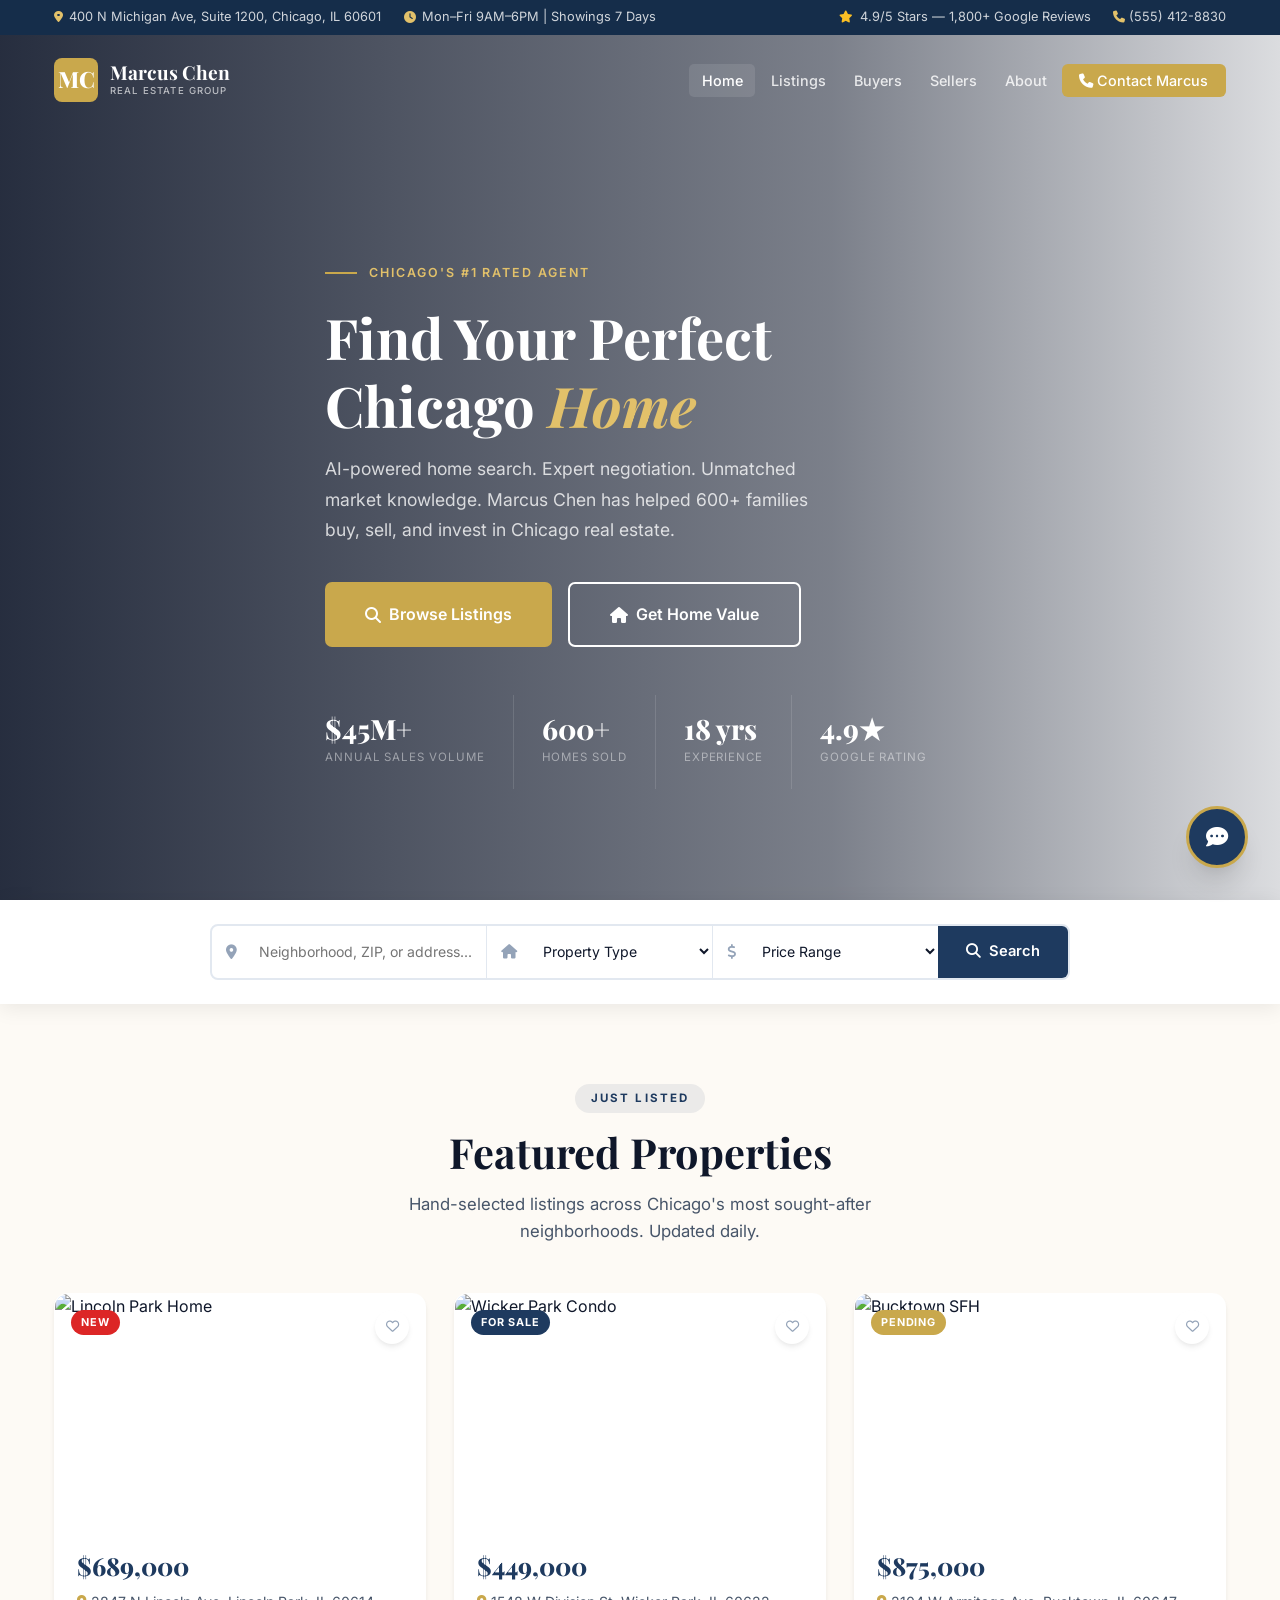
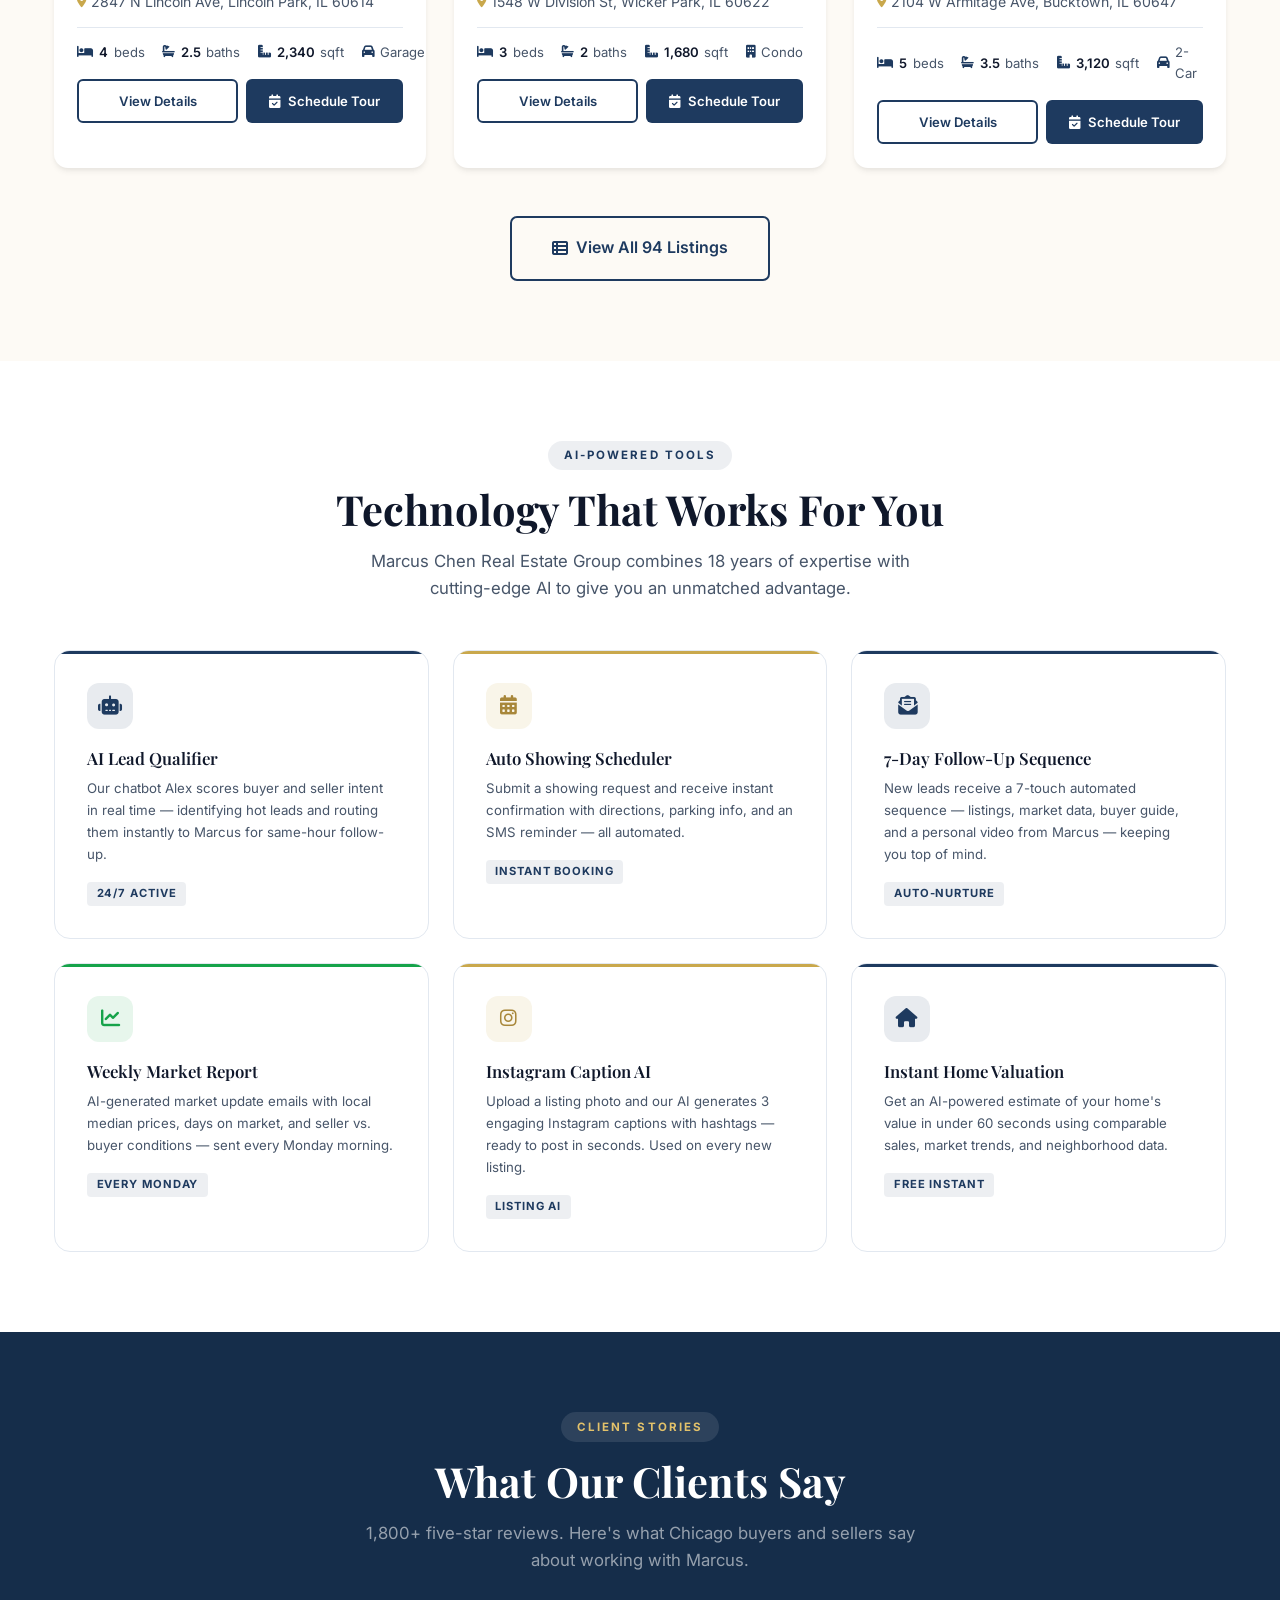
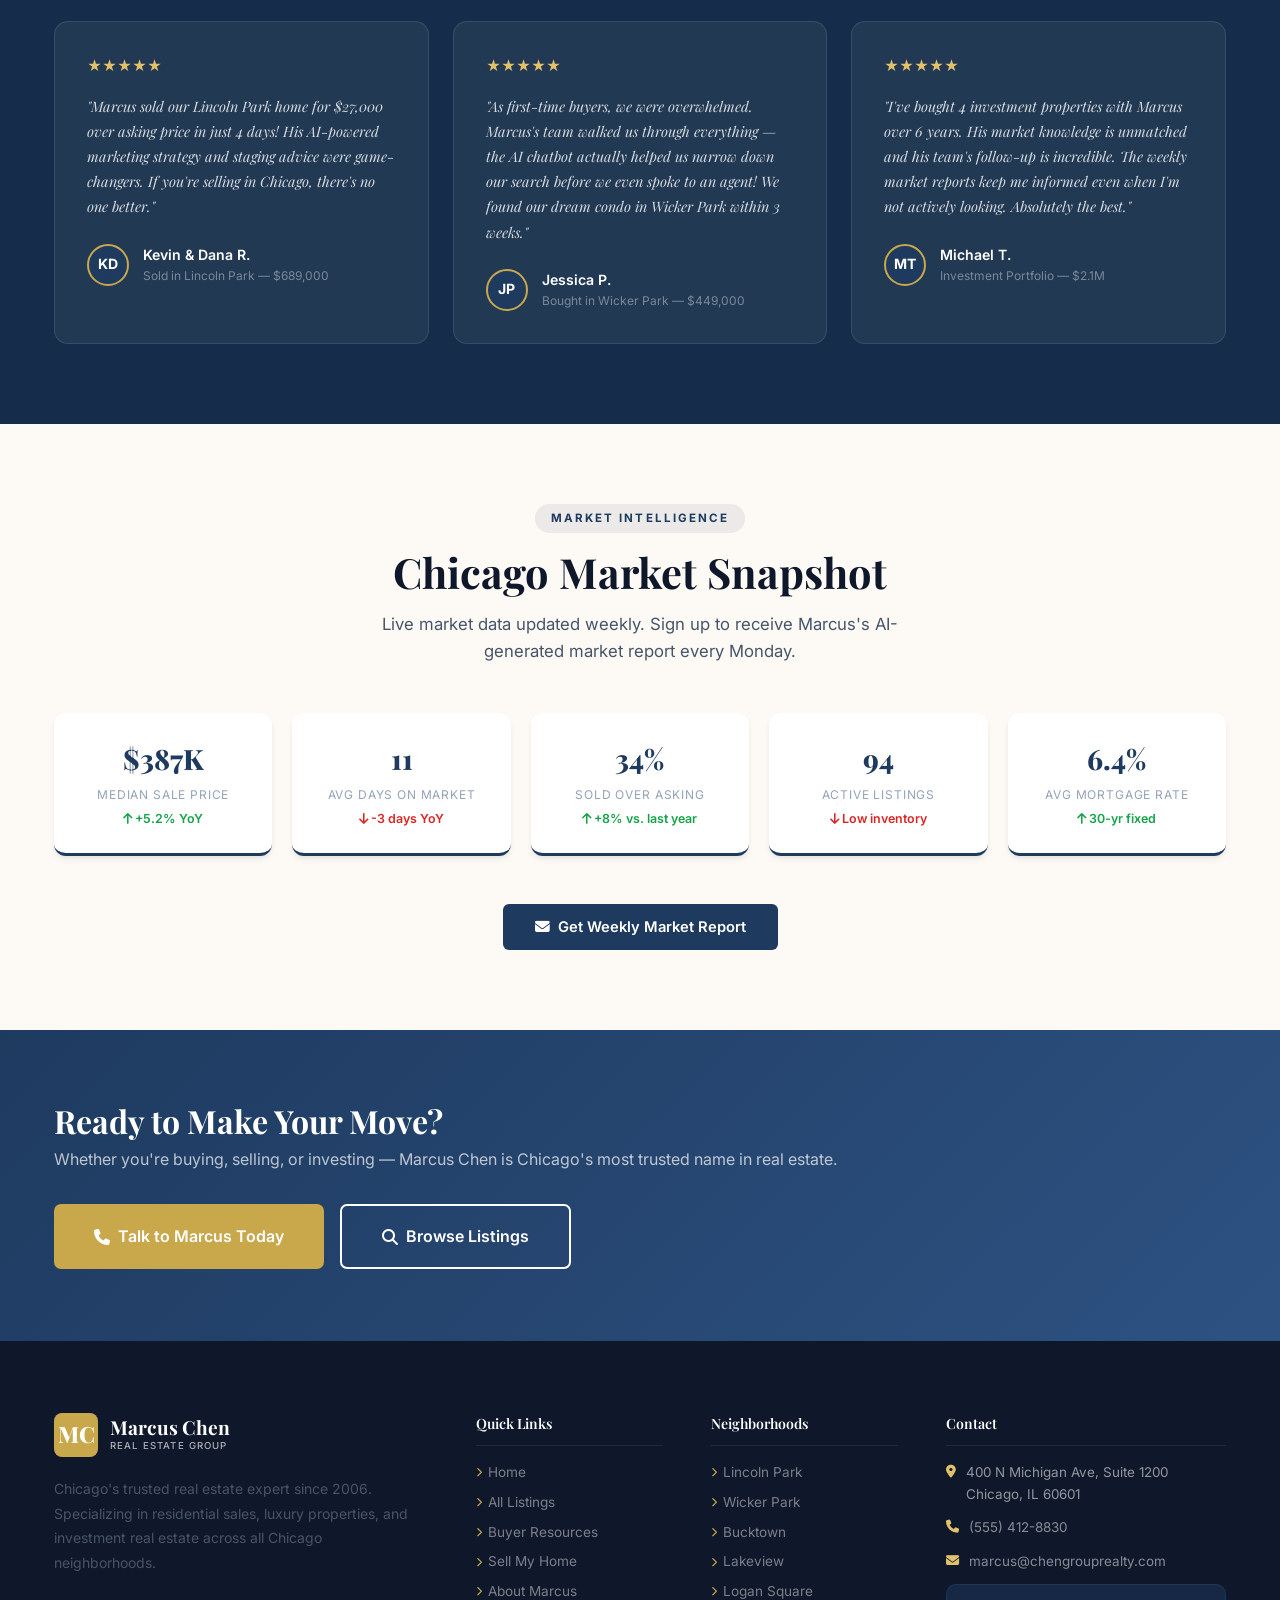
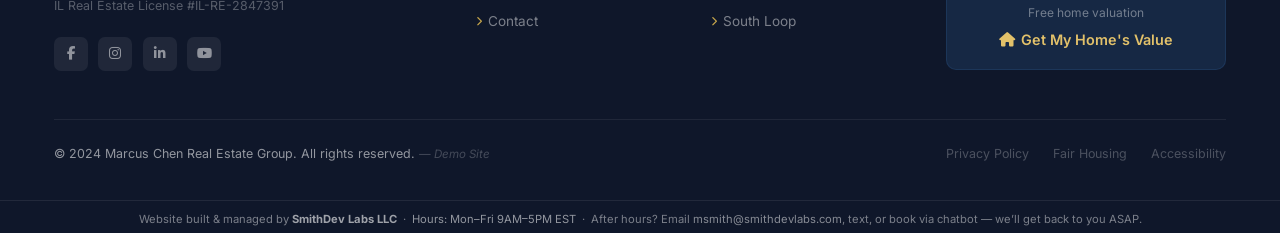
==== commit d74b22db: "Add SmithDev Labs business hours (Mon-Fri 9AM-5PM EST) to all page footers" ====
--- a/index.html
+++ b/index.html
@@ -370,7 +370,8 @@
         </div>
       </div>
     </div>
-  </footer>
+    <div style="text-align:center;padding:10px 0 4px;font-size:0.7rem;color:rgba(255,255,255,0.45);border-top:1px solid rgba(255,255,255,0.08);margin-top:12px;">Website built &amp; managed by <strong style="color:rgba(255,255,255,0.6);">SmithDev Labs LLC</strong> &nbsp;&middot;&nbsp; <span style="color:rgba(255,255,255,0.55);">Hours: Mon&ndash;Fri 9AM&ndash;5PM EST</span> &nbsp;&middot;&nbsp; After hours? Email <a href="mailto:msmith@smithdevlabs.com" style="color:rgba(255,255,255,0.5);">msmith@smithdevlabs.com</a>, text, or book via chatbot &mdash; we&rsquo;ll get back to you ASAP.</div>
+</footer>
 
   <!-- CHATBOT -->
   <button class="chatbot-toggle" aria-label="Talk to Alex AI"><i class="fas fa-comment-dots"></i></button>
